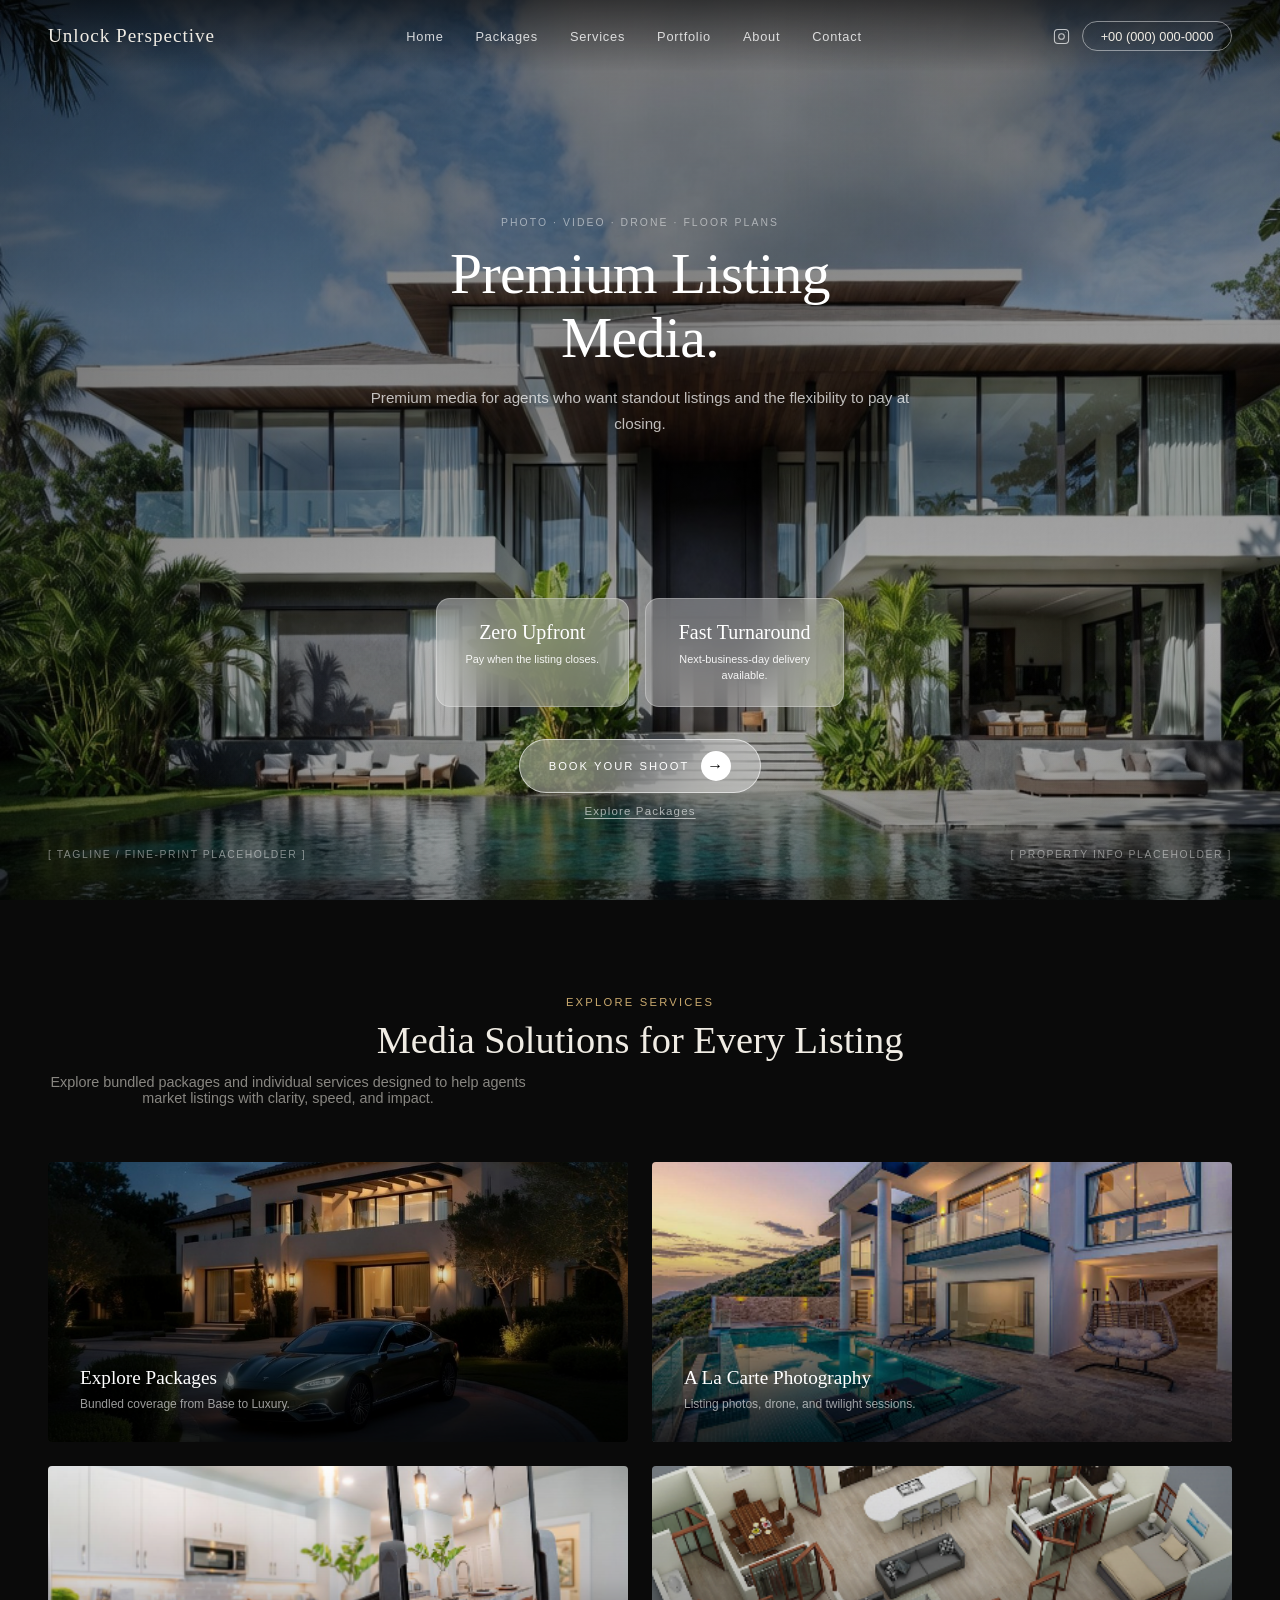
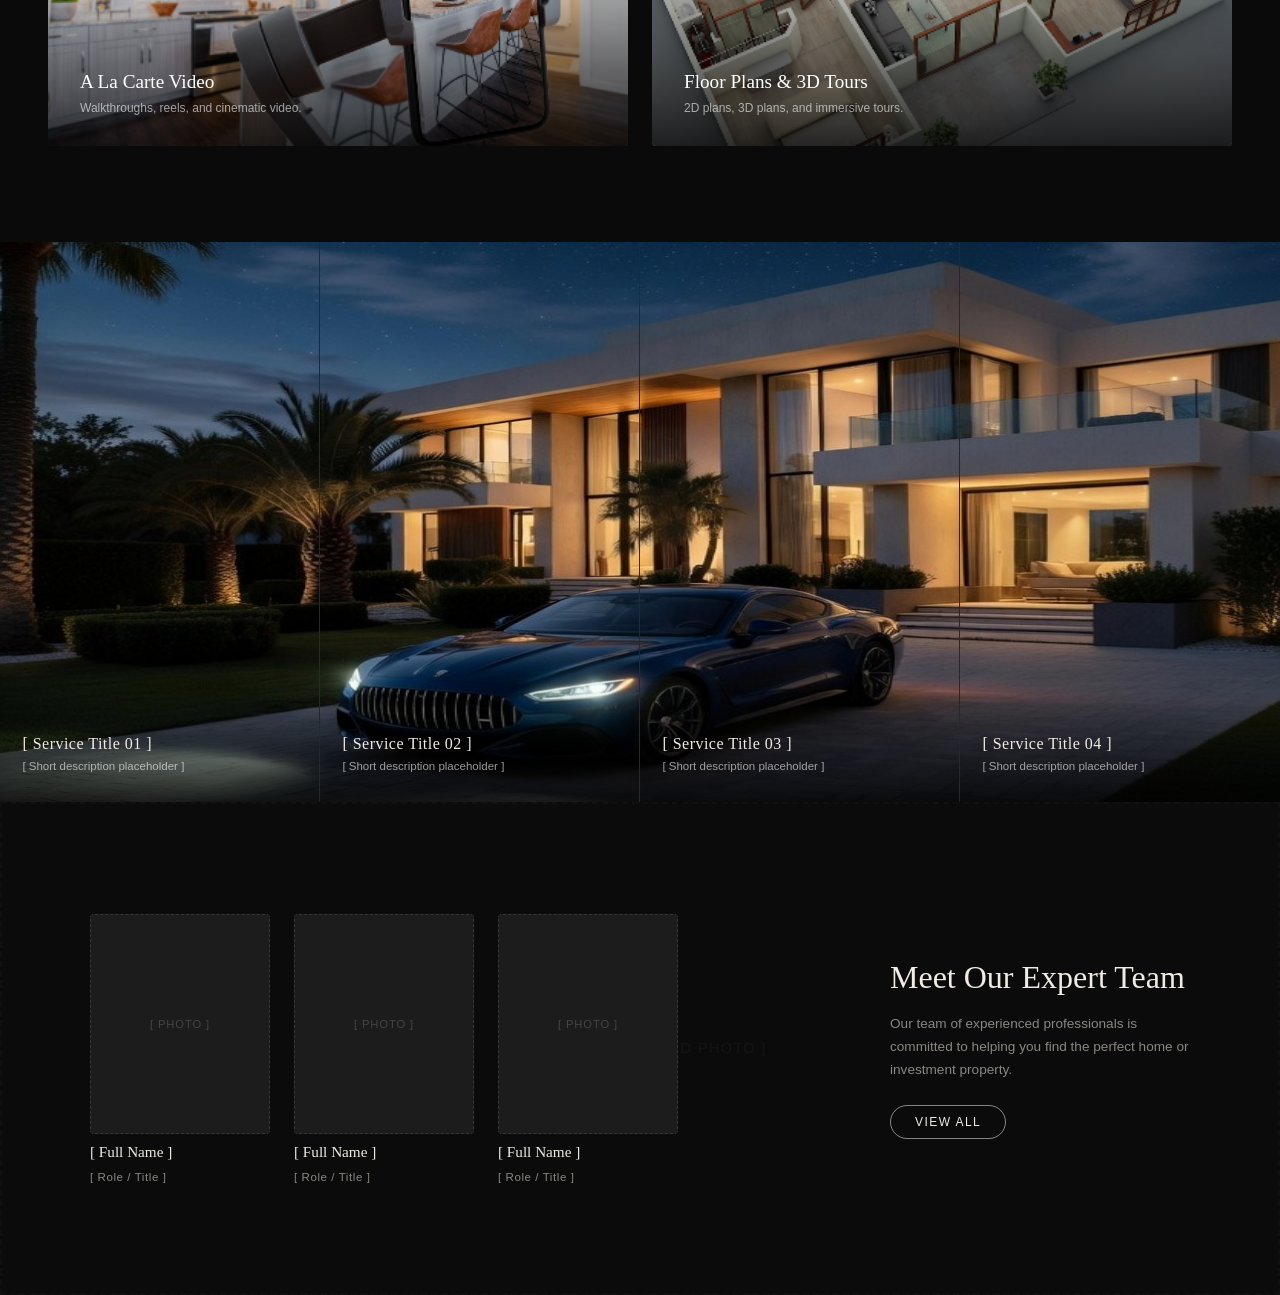
==== index.html @ 08867a01 "Initial commit" ====
<!DOCTYPE html>
<html lang="en">
<head>
  <meta charset="UTF-8" />
  <meta name="viewport" content="width=device-width, initial-scale=1.0" />
  <title>Unlock Perspective — Luxury Real Estate</title>
  <link rel="stylesheet" href="styles.css" />
</head>
<body>

  <!-- ─────────────────────────────────────────────
       SECTION 1 · HERO
  ───────────────────────────────────────────── -->
  <section class="hero" id="home">

    <!-- NAV -->
    <header class="nav">
      <div class="nav-logo">Unlock Perspective</div>
      <nav class="nav-links">
        <a href="#home">Home</a>
        <a href="#packages">Packages</a>
        <a href="#services">Services</a>
        <a href="#portfolio">Portfolio</a>
        <a href="#about">About</a>
        <a href="#contact">Contact</a>
      </nav>
      <div class="nav-right">
        <a href="https://www.instagram.com/unlockperspective/reels/?__d=11%2F" target="_blank" class="social-icon" aria-label="Instagram">
          <svg xmlns="http://www.w3.org/2000/svg" width="17" height="17" viewBox="0 0 24 24" fill="none" stroke="currentColor" stroke-width="1.5" stroke-linecap="round" stroke-linejoin="round">
            <rect x="2" y="2" width="20" height="20" rx="5" ry="5"/>
            <circle cx="12" cy="12" r="4"/>
            <circle cx="17.5" cy="6.5" r="0.5" fill="currentColor" stroke="none"/>
          </svg>
        </a>
        <a href="tel:+00000000000" class="nav-phone">+00 (000) 000-0000</a>
      </div>
    </header>

    <!-- HERO BG — replace src with your villa photo -->
    <div class="hero-bg">
      <img
        src="photos/hero/villa_front_page.jpg"
        alt="Luxury Villa"
        class="hero-img"
      />
    </div>

    <!-- HERO CONTENT -->
    <div class="hero-content">



      <!-- MAIN HEADLINE -->
      <div class="hero-wordmark">
        <p class="hero-micro">PHOTO · VIDEO · DRONE · FLOOR PLANS</p>
        <h1 class="hero-headline-main">Premium Listing Media.</h1>
        <p class="hero-headline-sub">Premium media for agents who want standout listings and the flexibility to pay at closing.</p>
      </div>

      <!-- STATS — right side -->
      <div class="hero-stats">
        <div class="hero-stat">
          <span class="stat-num">Zero Upfront</span>
          <span class="stat-desc">Pay when the listing closes.</span>
        </div>
        <div class="hero-stat">
          <span class="stat-num">Fast Turnaround</span>
          <span class="stat-desc">Next-business-day delivery available.</span>
        </div>
      </div>

      <!-- CTA -->
      <div class="hero-cta-group">
        <a href="#collection" class="hero-cta">
          BOOK YOUR SHOOT
          <span class="cta-arrow">&#8594;</span>
        </a>
        <a href="#packages" class="hero-cta-secondary">Explore Packages</a>
      </div>

      <!-- BOTTOM-LEFT fine print -->
      <span class="hero-label hero-label--bl">[ Tagline / fine-print placeholder ]</span>
      <!-- BOTTOM-RIGHT fine print -->
      <span class="hero-label hero-label--br">[ Property info placeholder ]</span>

    </div>
  </section>


  <!-- ─────────────────────────────────────────────
       SECTION 2 · SERVICES GRID  (2×2 horizontal cards)
  ───────────────────────────────────────────── -->
  <section class="properties" id="services">
    <div class="properties-header">
      <p class="section-tag">EXPLORE SERVICES</p>
      <h2 class="section-title">Media Solutions for Every Listing</h2>
      <p class="section-sub">Explore bundled packages and individual services designed to help agents market listings with clarity, speed, and impact.</p>
    </div>

    <div class="svc-grid">

      <!-- Card 1 — Packages -->
      <div class="svc-card">
        <div class="svc-card-img"><img src="photos/services/packages.jpg" alt="Explore Packages" /></div>
        <div class="svc-overlay">
          <div class="svc-default">
            <h3 class="svc-title">Explore Packages</h3>
            <p class="svc-short">Bundled coverage from Base to Luxury.</p>
          </div>
          <div class="svc-expanded">
            <h3 class="svc-title">Explore Packages</h3>
            <p class="svc-sub">Bundled options from Base to Luxury, built to help agents present listings beautifully and choose the right level of coverage with ease.</p>
            <a href="#contact" class="svc-link">Explore &#8594;</a>
          </div>
        </div>
      </div>

      <!-- Card 2 — Photography -->
      <div class="svc-card">
        <div class="svc-card-img"><img src="photos/services/a_la_carte_photo.png" alt="A La Carte Photography" /></div>
        <div class="svc-overlay">
          <div class="svc-default">
            <h3 class="svc-title">A La Carte Photography</h3>
            <p class="svc-short">Listing photos, drone, and twilight sessions.</p>
          </div>
          <div class="svc-expanded">
            <h3 class="svc-title">A La Carte Photography</h3>
            <p class="svc-sub">Flexible photo services including listing photography, drone images, and twilight coverage for properties that need tailored presentation.</p>
            <a href="#contact" class="svc-link">Explore &#8594;</a>
          </div>
        </div>
      </div>

      <!-- Card 3 — Video -->
      <div class="svc-card">
        <div class="svc-card-img"><img src="photos/services/a_la_carte_video.png" alt="A La Carte Video" /></div>
        <div class="svc-overlay">
          <div class="svc-default">
            <h3 class="svc-title">A La Carte Video</h3>
            <p class="svc-short">Walkthroughs, reels, and cinematic video.</p>
          </div>
          <div class="svc-expanded">
            <h3 class="svc-title">A La Carte Video</h3>
            <p class="svc-sub">Social reels, walkthroughs, aerial video, and cinematic listing content crafted to help homes stand out across every platform.</p>
            <a href="#contact" class="svc-link">Explore &#8594;</a>
          </div>
        </div>
      </div>

      <!-- Card 4 — Floor Plans & 3D -->
      <div class="svc-card">
        <div class="svc-card-img"><img src="photos/services/2d_floor_plan.png" alt="Floor Plans & 3D Tours" /></div>
        <div class="svc-overlay">
          <div class="svc-default">
            <h3 class="svc-title">Floor Plans &amp; 3D Tours</h3>
            <p class="svc-short">2D plans, 3D plans, and immersive tours.</p>
          </div>
          <div class="svc-expanded">
            <h3 class="svc-title">Floor Plans &amp; 3D Tours</h3>
            <p class="svc-sub">2D floor plans, 3D floor plans, Matterport, and Zillow 3D Tours that help buyers understand the space before they visit.</p>
            <a href="#contact" class="svc-link">Explore &#8594;</a>
          </div>
        </div>
      </div>

    </div>
  </section>


  <!-- ─────────────────────────────────────────────
       SECTION 3 · SPLIT-VIEW FLIP PANELS
       One wide photo split into 4 vertical panels.
       Front face: 1/4 slice of assets/split-front.jpg
       Back face:  1/4 slice of assets/split-back.jpg
       Replace both images and the label text below.
  ───────────────────────────────────────────── -->
  <section class="splitview" id="work">

    <div class="splitview-strip">

      <!-- PANEL 1 (leftmost slice) -->
      <div class="flip-card" data-panel="1">
        <div class="flip-inner">
          <div class="flip-front">
            <div class="flip-label">
              <h3>[ Service Title 01 ]</h3>
              <p>[ Short description placeholder ]</p>
            </div>
          </div>
          <div class="flip-back">
            <div class="flip-label flip-label--back">
              <h3>[ Service Title 01 ]</h3>
              <p>[ Detailed description placeholder for this service or property feature ]</p>
              <a href="#" class="flip-cta">Learn More</a>
            </div>
          </div>
        </div>
      </div>

      <!-- PANEL 2 -->
      <div class="flip-card" data-panel="2">
        <div class="flip-inner">
          <div class="flip-front">
            <div class="flip-label">
              <h3>[ Service Title 02 ]</h3>
              <p>[ Short description placeholder ]</p>
            </div>
          </div>
          <div class="flip-back">
            <div class="flip-label flip-label--back">
              <h3>[ Service Title 02 ]</h3>
              <p>[ Detailed description placeholder for this service or property feature ]</p>
              <a href="#" class="flip-cta">Learn More</a>
            </div>
          </div>
        </div>
      </div>

      <!-- PANEL 3 -->
      <div class="flip-card" data-panel="3">
        <div class="flip-inner">
          <div class="flip-front">
            <div class="flip-label">
              <h3>[ Service Title 03 ]</h3>
              <p>[ Short description placeholder ]</p>
            </div>
          </div>
          <div class="flip-back">
            <div class="flip-label flip-label--back">
              <h3>[ Service Title 03 ]</h3>
              <p>[ Detailed description placeholder for this service or property feature ]</p>
              <a href="#" class="flip-cta">Learn More</a>
            </div>
          </div>
        </div>
      </div>

      <!-- PANEL 4 (rightmost slice) -->
      <div class="flip-card" data-panel="4">
        <div class="flip-inner">
          <div class="flip-front">
            <div class="flip-label">
              <h3>[ Service Title 04 ]</h3>
              <p>[ Short description placeholder ]</p>
            </div>
          </div>
          <div class="flip-back">
            <div class="flip-label flip-label--back">
              <h3>[ Service Title 04 ]</h3>
              <p>[ Detailed description placeholder for this service or property feature ]</p>
              <a href="#" class="flip-cta">Learn More</a>
            </div>
          </div>
        </div>
      </div>

    </div>
  </section>


  <!-- ─────────────────────────────────────────────
       SECTION 4 · TEAM
  ───────────────────────────────────────────── -->
  <section class="team" id="about">

    <!-- BG image behind team section -->
    <div class="team-bg">
      <img src="assets/team-bg.jpg" alt="Team background" onerror="this.style.display='none'" />
      <div class="team-bg-placeholder">[ TEAM BACKGROUND PHOTO ]</div>
    </div>

    <div class="team-content">
      <div class="team-members">

        <div class="team-card">
          <div class="team-photo">
            <img src="assets/team-01.jpg" alt="Team Member 01" onerror="this.style.display='none'" />
            <div class="team-photo-placeholder">[ PHOTO ]</div>
          </div>
          <p class="team-name">[ Full Name ]</p>
          <p class="team-role">[ Role / Title ]</p>
        </div>

        <div class="team-card">
          <div class="team-photo">
            <img src="assets/team-02.jpg" alt="Team Member 02" onerror="this.style.display='none'" />
            <div class="team-photo-placeholder">[ PHOTO ]</div>
          </div>
          <p class="team-name">[ Full Name ]</p>
          <p class="team-role">[ Role / Title ]</p>
        </div>

        <div class="team-card">
          <div class="team-photo">
            <img src="assets/team-03.jpg" alt="Team Member 03" onerror="this.style.display='none'" />
            <div class="team-photo-placeholder">[ PHOTO ]</div>
          </div>
          <p class="team-name">[ Full Name ]</p>
          <p class="team-role">[ Role / Title ]</p>
        </div>

      </div>

      <div class="team-text">
        <h2 class="team-title">Meet Our Expert Team</h2>
        <p class="team-desc">Our team of experienced professionals is committed to helping you find the perfect home or investment property.</p>
        <a href="#" class="team-cta">View All</a>
      </div>
    </div>
  </section>

  <script src="main.js"></script>
  <script>
    (function () {
      const cards = document.querySelectorAll('.svc-card');
      if (!cards.length) return;

      function update() {
        const viewH = window.innerHeight;
        cards.forEach(function (card) {
          const img = card.querySelector('.svc-card-img img');
          if (!img) return;
          const rect = card.getBoundingClientRect();
          // 0 when card centre is at viewport centre, negative above, positive below
          const progress = (rect.top + rect.height / 2 - viewH / 2) / viewH;
          // clamp so we never shift more than the extra 15% margin we have
          const shift = Math.max(-30, Math.min(30, progress * 50));
          img.style.transform = 'translateY(' + shift + 'px)';
        });
      }

      let ticking = false;
      window.addEventListener('scroll', function () {
        if (!ticking) {
          requestAnimationFrame(function () { update(); ticking = false; });
          ticking = true;
        }
      }, { passive: true });
      update();
    })();
  </script>
</body>
</html>
---- styles.css ----
/* ─────────────────────────────────────────────
   RESET & BASE
───────────────────────────────────────────── */
*, *::before, *::after {
  box-sizing: border-box;
  margin: 0;
  padding: 0;
}

:root {
  --clr-bg:        #0a0a0a;
  --clr-surface:   #111111;
  --clr-border:    rgba(255,255,255,0.12);
  --clr-text:      #f0ece4;
  --clr-muted:     rgba(240,236,228,0.55);
  --clr-accent:    #c9a96e;          /* warm gold */
  --font-serif:    "Georgia", "Times New Roman", serif;
  --font-sans:     "Helvetica Neue", Arial, sans-serif;
  --nav-h:         72px;
}

html { scroll-behavior: smooth; }

body {
  background: var(--clr-bg);
  color: var(--clr-text);
  font-family: var(--font-sans);
  overflow-x: hidden;
}

img {
  display: block;
  width: 100%;
  height: 100%;
  object-fit: cover;
}

a { color: inherit; text-decoration: none; }


/* ─────────────────────────────────────────────
   SHARED SECTION TYPOGRAPHY
───────────────────────────────────────────── */
.section-tag {
  font-size: 0.7rem;
  letter-spacing: 0.2em;
  text-transform: uppercase;
  color: var(--clr-accent);
  margin-bottom: 0.6rem;
}

.section-title {
  font-family: var(--font-serif);
  font-size: clamp(1.8rem, 3vw, 2.8rem);
  font-weight: 400;
  line-height: 1.15;
  margin-bottom: 0.75rem;
}

.section-sub {
  color: var(--clr-muted);
  font-size: 0.9rem;
  max-width: 480px;
}


/* ─────────────────────────────────────────────
   SECTION 1 · HERO
───────────────────────────────────────────── */
.hero {
  position: relative;
  width: 100%;
  height: 100svh;
  min-height: 760px;
  overflow: hidden;
  display: flex;
  flex-direction: column;
}

/* ── Nav ── */
.nav {
  position: absolute;
  top: 0; left: 0; right: 0;
  z-index: 10;
  height: var(--nav-h);
  display: flex;
  align-items: center;
  gap: 2rem;
  padding: 0 3rem;
  background: linear-gradient(to bottom, rgba(0,0,0,0.55) 0%, transparent 100%);
}

.nav-logo {
  font-family: var(--font-serif);
  font-size: 1.2rem;
  letter-spacing: 0.05em;
  color: var(--clr-text);
  flex-shrink: 0;
}

.nav-links {
  display: flex;
  gap: 2rem;
  flex: 1;
  justify-content: center;
}

.nav-links a {
  font-size: 0.8rem;
  letter-spacing: 0.06em;
  color: rgba(255,255,255,0.8);
  transition: color 0.2s;
}
.nav-links a:hover { color: #fff; }

.nav-right {
  display: flex;
  align-items: center;
  gap: 0.75rem;
}
.social-icon {
  color: rgba(255,255,255,0.7);
  display: flex;
  align-items: center;
  transition: color 0.2s;
}
.social-icon:hover { color: #fff; }

.nav-phone {
  font-size: 0.8rem;
  border: 1px solid rgba(255,255,255,0.45);
  border-radius: 20px;
  padding: 0.4rem 1.1rem;
  white-space: nowrap;
  transition: background 0.2s;
}
.nav-phone:hover { background: rgba(255,255,255,0.1); }

/* ── Hero BG ── */
.hero-bg {
  position: absolute;
  inset: 0;
  z-index: 0;
}

.hero-bg::after {
  content: "";
  position: absolute;
  inset: 0;
  background:
    radial-gradient(ellipse 70% 60% at 50% 40%, rgba(0,0,0,0.55) 0%, transparent 100%),
    linear-gradient(to right,  rgba(0,0,0,0.45) 0%, transparent 40%),
    linear-gradient(to left,   rgba(0,0,0,0.3)  0%, transparent 40%),
    linear-gradient(to bottom, rgba(0,0,0,0.45) 0%, transparent 35%),
    linear-gradient(to top,    rgba(0,0,0,0.4)  0%, transparent 30%);
}

.hero-bg-placeholder {
  position: absolute;
  inset: 0;
  display: grid;
  place-items: center;
  font-size: 1.1rem;
  letter-spacing: 0.1em;
  color: rgba(255,255,255,0.2);
  border: 2px dashed rgba(255,255,255,0.15);
  background: #1a1a1a;
}

/* ── Hero Content ── */
.hero-content {
  position: relative;
  z-index: 5;
  width: 100%;
  height: 100%;
  padding: calc(var(--nav-h) + 2rem) 3rem 2.5rem;
  display: grid;
  /* 3 cols: left | center | right */
  grid-template-columns: 1fr 2fr 1fr;
  grid-template-rows: auto 1fr auto auto auto;
  grid-template-areas:
    "label-tl  .        .        "
    "headline  wordmark .        "
    ".         stats    .        "
    ".         cta      .        "
    "label-bl  .        label-br ";
  align-items: start;
  row-gap: 2rem;
}

.hero-label {
  font-size: 0.65rem;
  letter-spacing: 0.15em;
  text-transform: uppercase;
  color: rgba(255,255,255,0.45);
}
.hero-label--tl { grid-area: label-tl; align-self: start; }
.hero-label--bl { grid-area: label-bl; align-self: end; }
.hero-label--br { grid-area: label-br; align-self: end; justify-self: end; }

.hero-headline {
  grid-area: headline;
  align-self: center;
}
.hero-sub {
  font-family: var(--font-sans);
  font-size: clamp(0.9rem, 1.4vw, 1.15rem);
  font-weight: 400;
  line-height: 1.6;
  color: rgba(255,255,255,0.85);
  text-transform: uppercase;
  letter-spacing: 0.06em;
}

.hero-wordmark {
  grid-area: wordmark;
  align-self: center;
  text-align: center;
  padding: 0 1.5rem;
  max-width: 820px;
  margin: 0 auto;
  width: 100%;
}

.hero-micro {
  display: block;
  font-size: 0.65rem;
  letter-spacing: 0.2em;
  text-transform: uppercase;
  color: rgba(255,255,255,0.5);
  margin-bottom: 0.9rem;
}

.hero-headline-main {
  font-family: var(--font-serif);
  font-size: clamp(2rem, 4.5vw, 3.8rem);
  font-weight: 400;
  letter-spacing: -0.01em;
  line-height: 1.1;
  color: #fff;
  margin-bottom: 1rem;
}

.hero-headline-sub {
  font-size: clamp(0.78rem, 1.2vw, 0.95rem);
  line-height: 1.7;
  color: rgba(255,255,255,0.72);
  max-width: 620px;
  margin: 0 auto;
}

.hero-stats {
  grid-area: stats;
  display: flex;
  flex-direction: row;
  gap: 1rem;
  justify-content: center;
  margin-top: 3rem;
}

.hero-stat {
  background: rgba(255, 255, 255, 0.35);
  backdrop-filter: blur(24px);
  -webkit-backdrop-filter: blur(24px);
  border: 1px solid rgba(255, 255, 255, 0.28);
  border-radius: 14px;
  padding: 1.4rem 1.8rem;
  text-align: center;
  min-width: 148px;
  transition: background 0.25s ease, border-color 0.25s ease;
}
.hero-stat:hover {
  background: rgba(0,0,0,0.75);
  border-color: rgba(255,255,255,0.6);
}

.stat-num {
  display: block;
  font-family: var(--font-serif);
  font-size: clamp(1rem, 1.8vw, 1.25rem);
  font-weight: 400;
  color: #fff;
  margin-bottom: 0.4rem;
}
.stat-desc {
  display: block;
  font-size: 0.68rem;
  line-height: 1.5;
  color: rgba(255,255,255,0.92);
  max-width: 140px;
  margin: 0 auto;
}

.hero-cta-group {
  grid-area: cta;
  justify-self: center;
  align-self: end;
  display: flex;
  flex-direction: column;
  align-items: center;
  gap: 0.75rem;
}

.hero-cta-secondary {
  font-size: 0.72rem;
  letter-spacing: 0.1em;
  color: rgba(255,255,255,0.6);
  text-decoration: underline;
  text-underline-offset: 3px;
  transition: color 0.2s;
}
.hero-cta-secondary:hover { color: #fff; }

.hero-cta {
  justify-self: center;
  align-self: end;
  display: flex;
  align-items: center;
  gap: 0.75rem;
  border: 1px solid rgba(255,255,255,0.6);
  border-radius: 40px;
  padding: 0.7rem 1.8rem;
  font-size: 0.7rem;
  letter-spacing: 0.18em;
  text-transform: uppercase;
  color: #fff;
  background: rgba(255,255,255,0.35);
  backdrop-filter: blur(24px);
  -webkit-backdrop-filter: blur(24px);
  transition: background 0.25s, border-color 0.25s;
}
.hero-cta:hover { background: rgba(0,0,0,0.75); border-color: #fff; color: #fff; }
.cta-arrow {
  display: grid;
  place-items: center;
  width: 30px; height: 30px;
  border-radius: 50%;
  background: #fff;
  color: #000;
  font-size: 1rem;
}


/* ─────────────────────────────────────────────
   SECTION 2 · PROPERTIES GRID
───────────────────────────────────────────── */
.properties {
  padding: 6rem 3rem;
  background: var(--clr-bg);
}

.properties-header {
  text-align: center;
  margin-bottom: 3.5rem;
}

/* ── Service Cards (2×2 horizontal) ── */
.svc-grid {
  display: grid;
  grid-template-columns: repeat(2, 1fr);
  gap: 1.5rem;
  max-width: 1200px;
  margin: 0 auto;
}

.svc-card {
  position: relative;
  border-radius: 4px;
  overflow: hidden;
  min-height: 280px;
  cursor: default;
}

.svc-card-img {
  position: absolute;
  inset: 0;
  background: #1c1c1c;
}
.svc-card-img img {
  width: 100%;
  height: 130%;
  object-fit: cover;
  display: block;
  margin-top: -15%;
  will-change: transform;
}

/* Gradient overlay — always present, darkens more on hover */
.svc-overlay {
  position: absolute;
  inset: 0;
  display: flex;
  flex-direction: column;
  justify-content: flex-end;
  padding: 1.8rem 2rem;
  background: linear-gradient(to top, rgba(0,0,0,0.78) 0%, rgba(0,0,0,0.15) 60%, transparent 100%);
  transition: background 0.3s ease;
}
.svc-card:hover .svc-overlay {
  background: linear-gradient(to top, rgba(0,0,0,0.88) 0%, rgba(0,0,0,0.55) 100%);
}

/* Default short text */
.svc-default {
  display: flex;
  flex-direction: column;
  gap: 0.35rem;
  opacity: 1;
  transform: translateY(0);
  transition: opacity 0.25s ease, transform 0.25s ease;
}
.svc-card:hover .svc-default {
  opacity: 0;
  transform: translateY(6px);
  pointer-events: none;
}

/* Expanded text on hover */
.svc-expanded {
  position: absolute;
  bottom: 1.8rem;
  left: 2rem;
  right: 2rem;
  display: flex;
  flex-direction: column;
  gap: 0.55rem;
  opacity: 0;
  transform: translateY(8px);
  transition: opacity 0.25s ease, transform 0.25s ease;
}
.svc-card:hover .svc-expanded {
  opacity: 1;
  transform: translateY(0);
}

.svc-title {
  font-family: var(--font-serif);
  font-size: 1.2rem;
  font-weight: 400;
  line-height: 1.2;
  color: #fff;
}

.svc-short {
  font-size: 0.75rem;
  color: rgba(255,255,255,0.6);
  line-height: 1.5;
}

.svc-sub {
  font-size: 0.74rem;
  line-height: 1.65;
  color: rgba(255,255,255,0.78);
}

.svc-link {
  font-size: 0.65rem;
  letter-spacing: 0.12em;
  text-transform: uppercase;
  color: rgba(255,255,255,0.65);
  transition: color 0.2s;
}
.svc-link:hover { color: #fff; }


/* ─────────────────────────────────────────────
   SECTION 3 · SPLIT-VIEW FLIP PANELS
   One photo split across 4 flush vertical panels.

   HOW TO ADD REAL PHOTOS:
   On .flip-front::before set:
     background-image: url('assets/split-front.jpg');
   On .flip-back::before set:
     background-image: url('assets/split-back.jpg');
   background-size: 400% 100% is already set so each
   panel automatically shows its correct 1/4 slice.
───────────────────────────────────────────── */
.splitview {
  background: var(--clr-bg);
  padding: 0;            /* strip bleeds edge-to-edge */
}

/* 4 panels flush side-by-side, full viewport width */
.splitview-strip {
  display: grid;
  grid-template-columns: repeat(4, 1fr);
  height: 560px;
  width: 100%;
}

/* ── Swap Panel ── */
.flip-card {
  position: relative;
  /* thin vertical divider between panels */
  border-right: 1px solid rgba(255,255,255,0.12);
  overflow: hidden;
}
.flip-card:last-child { border-right: none; }

.flip-inner {
  position: relative;
  width: 100%;
  height: 100%;
}

.flip-front,
.flip-back {
  position: absolute;
  inset: 0;
  overflow: hidden;
  transition: opacity 0.25s ease;
}

.flip-back { opacity: 0; }

.flip-card:hover .flip-front { opacity: 0; }
.flip-card:hover .flip-back  { opacity: 1; }

/* Shared background-image base for the split effect */
.flip-front::before,
.flip-back::before {
  content: "";
  position: absolute;
  inset: 0;
  background-size: 400% 100%;   /* show 1/4 of the wide image */
  background-repeat: no-repeat;
  background-image: url('photos/split_view/villa3.jpg');
}

/* Each front panel reveals its correct horizontal slice of villa3.jpg */
.flip-card[data-panel="1"] .flip-front::before { background-position: 0%      center; }
.flip-card[data-panel="2"] .flip-front::before { background-position: 33.33%  center; }
.flip-card[data-panel="3"] .flip-front::before { background-position: 66.66%  center; }
.flip-card[data-panel="4"] .flip-front::before { background-position: 100%    center; }

/* Each back panel shows its own individual photo */
.flip-card[data-panel="1"] .flip-back::before { background-image: url('photos/split_view/panel_photos/panel_1.jpg'); background-size: cover; background-position: center; }
.flip-card[data-panel="2"] .flip-back::before { background-image: url('photos/split_view/panel_photos/panel_2.png'); background-size: cover; background-position: center; }
.flip-card[data-panel="3"] .flip-back::before { background-image: url('photos/split_view/panel_photos/panel_3.jpg'); background-size: cover; background-position: center; }
.flip-card[data-panel="4"] .flip-back::before { background-image: url('photos/split_view/panel_photos/panel_4.jpg'); background-size: cover; background-position: center; }

/* Placeholder shown until real image is added */
.flip-placeholder {
  position: absolute;
  inset: 0;
  display: grid;
  place-items: center;
  font-size: 0.75rem;
  letter-spacing: 0.08em;
  color: rgba(255,255,255,0.18);
  background: #181818;
  border-right: 1px dashed rgba(255,255,255,0.08);
}
.flip-placeholder--back { background: #1f1a14; }

/* Text label pinned to the bottom of each panel */
.flip-label {
  position: absolute;
  bottom: 0; left: 0; right: 0;
  padding: 2.5rem 1.4rem 1.6rem;
  background: linear-gradient(to top, rgba(0,0,0,0.82) 0%, transparent 100%);
  z-index: 2;
}
.flip-label h3 {
  font-family: var(--font-serif);
  font-size: 1rem;
  font-weight: 400;
  margin-bottom: 0.35rem;
  letter-spacing: 0.03em;
}
.flip-label p {
  font-size: 0.72rem;
  line-height: 1.55;
  color: rgba(255,255,255,0.6);
}

.flip-label--back p { margin-bottom: 1rem; }

.flip-cta {
  display: inline-block;
  font-size: 0.65rem;
  letter-spacing: 0.14em;
  text-transform: uppercase;
  border: 1px solid rgba(255,255,255,0.55);
  border-radius: 20px;
  padding: 0.4rem 1.1rem;
  transition: background 0.2s;
}
.flip-cta:hover { background: rgba(255,255,255,0.12); }


/* ─────────────────────────────────────────────
   SECTION 4 · TEAM
───────────────────────────────────────────── */
.team {
  position: relative;
  padding: 7rem 3rem;
  background: var(--clr-bg);
  overflow: hidden;
}

.team-bg {
  position: absolute;
  inset: 0;
  z-index: 0;
  opacity: 0.25;
}
.team-bg-placeholder {
  position: absolute;
  inset: 0;
  display: grid;
  place-items: center;
  font-size: 0.9rem;
  letter-spacing: 0.1em;
  color: rgba(255,255,255,0.15);
  background: #111;
  border: 2px dashed rgba(255,255,255,0.08);
}

.team-content {
  position: relative;
  z-index: 5;
  max-width: 1100px;
  margin: 0 auto;
  display: flex;
  align-items: center;
  gap: 4rem;
}

.team-members {
  display: flex;
  gap: 1.5rem;
  flex: 1;
}

.team-card {
  display: flex;
  flex-direction: column;
  gap: 0.6rem;
}

.team-photo {
  position: relative;
  width: 180px;
  height: 220px;
  border-radius: 4px;
  overflow: hidden;
  background: #1c1c1c;
}
.team-photo-placeholder {
  position: absolute;
  inset: 0;
  display: grid;
  place-items: center;
  font-size: 0.7rem;
  letter-spacing: 0.08em;
  color: rgba(255,255,255,0.18);
  border: 1px dashed rgba(255,255,255,0.12);
}

.team-name {
  font-family: var(--font-serif);
  font-size: 0.95rem;
  font-weight: 400;
}
.team-role {
  font-size: 0.72rem;
  color: var(--clr-muted);
  letter-spacing: 0.05em;
}

.team-text {
  flex: 0 0 300px;
}

.team-title {
  font-family: var(--font-serif);
  font-size: clamp(1.6rem, 2.5vw, 2.2rem);
  font-weight: 400;
  line-height: 1.2;
  margin-bottom: 1rem;
}
.team-desc {
  font-size: 0.85rem;
  line-height: 1.7;
  color: var(--clr-muted);
  margin-bottom: 1.5rem;
}
.team-cta {
  display: inline-block;
  font-size: 0.75rem;
  letter-spacing: 0.12em;
  text-transform: uppercase;
  border: 1px solid rgba(255,255,255,0.5);
  border-radius: 20px;
  padding: 0.55rem 1.5rem;
  transition: background 0.2s, border-color 0.2s;
}
.team-cta:hover { background: rgba(255,255,255,0.08); border-color: #fff; }


/* ─────────────────────────────────────────────
   RESPONSIVE — basic
───────────────────────────────────────────── */
@media (max-width: 900px) {
  .nav-links { display: none; }

  .hero-content {
    grid-template-columns: 1fr;
    grid-template-rows: auto auto auto auto;
    grid-template-areas:
      "label-tl"
      "headline"
      "wordmark"
      "stats"
      "cta"
      "label-bl";
    padding-left: 1.5rem;
    padding-right: 1.5rem;
  }
  .hero-label--br { display: none; }
  .hero-stats { flex-wrap: wrap; }
  .hero-stat { min-width: 120px; padding: 1rem 1.2rem; }

  .properties { padding: 4rem 1.5rem; }
  .svc-grid { grid-template-columns: 1fr; }
  .svc-card, .svc-card--reverse { flex-direction: column; }
  .svc-card-img { flex: 0 0 200px; }


  .splitview-strip {
    grid-template-columns: repeat(2, 1fr);
    height: auto;
  }
  .flip-card {
    height: 320px;
    border-right: none;
    border-bottom: 1px solid rgba(255,255,255,0.12);
  }
  /* re-map background positions for 2-col layout */
  .flip-card[data-panel="1"] .flip-front::before,
  .flip-card[data-panel="1"] .flip-back::before  { background-position: 0%   center; background-size: 200% 100%; }
  .flip-card[data-panel="2"] .flip-front::before,
  .flip-card[data-panel="2"] .flip-back::before  { background-position: 100% center; background-size: 200% 100%; }
  .flip-card[data-panel="3"] .flip-front::before,
  .flip-card[data-panel="3"] .flip-back::before  { background-position: 0%   center; background-size: 200% 100%; }
  .flip-card[data-panel="4"] .flip-front::before,
  .flip-card[data-panel="4"] .flip-back::before  { background-position: 100% center; background-size: 200% 100%; }

  .team { padding: 5rem 1.5rem; }
  .team-content { flex-direction: column; gap: 2.5rem; }
  .team-members { flex-wrap: wrap; justify-content: center; }
  .team-text { flex: unset; text-align: center; }
}
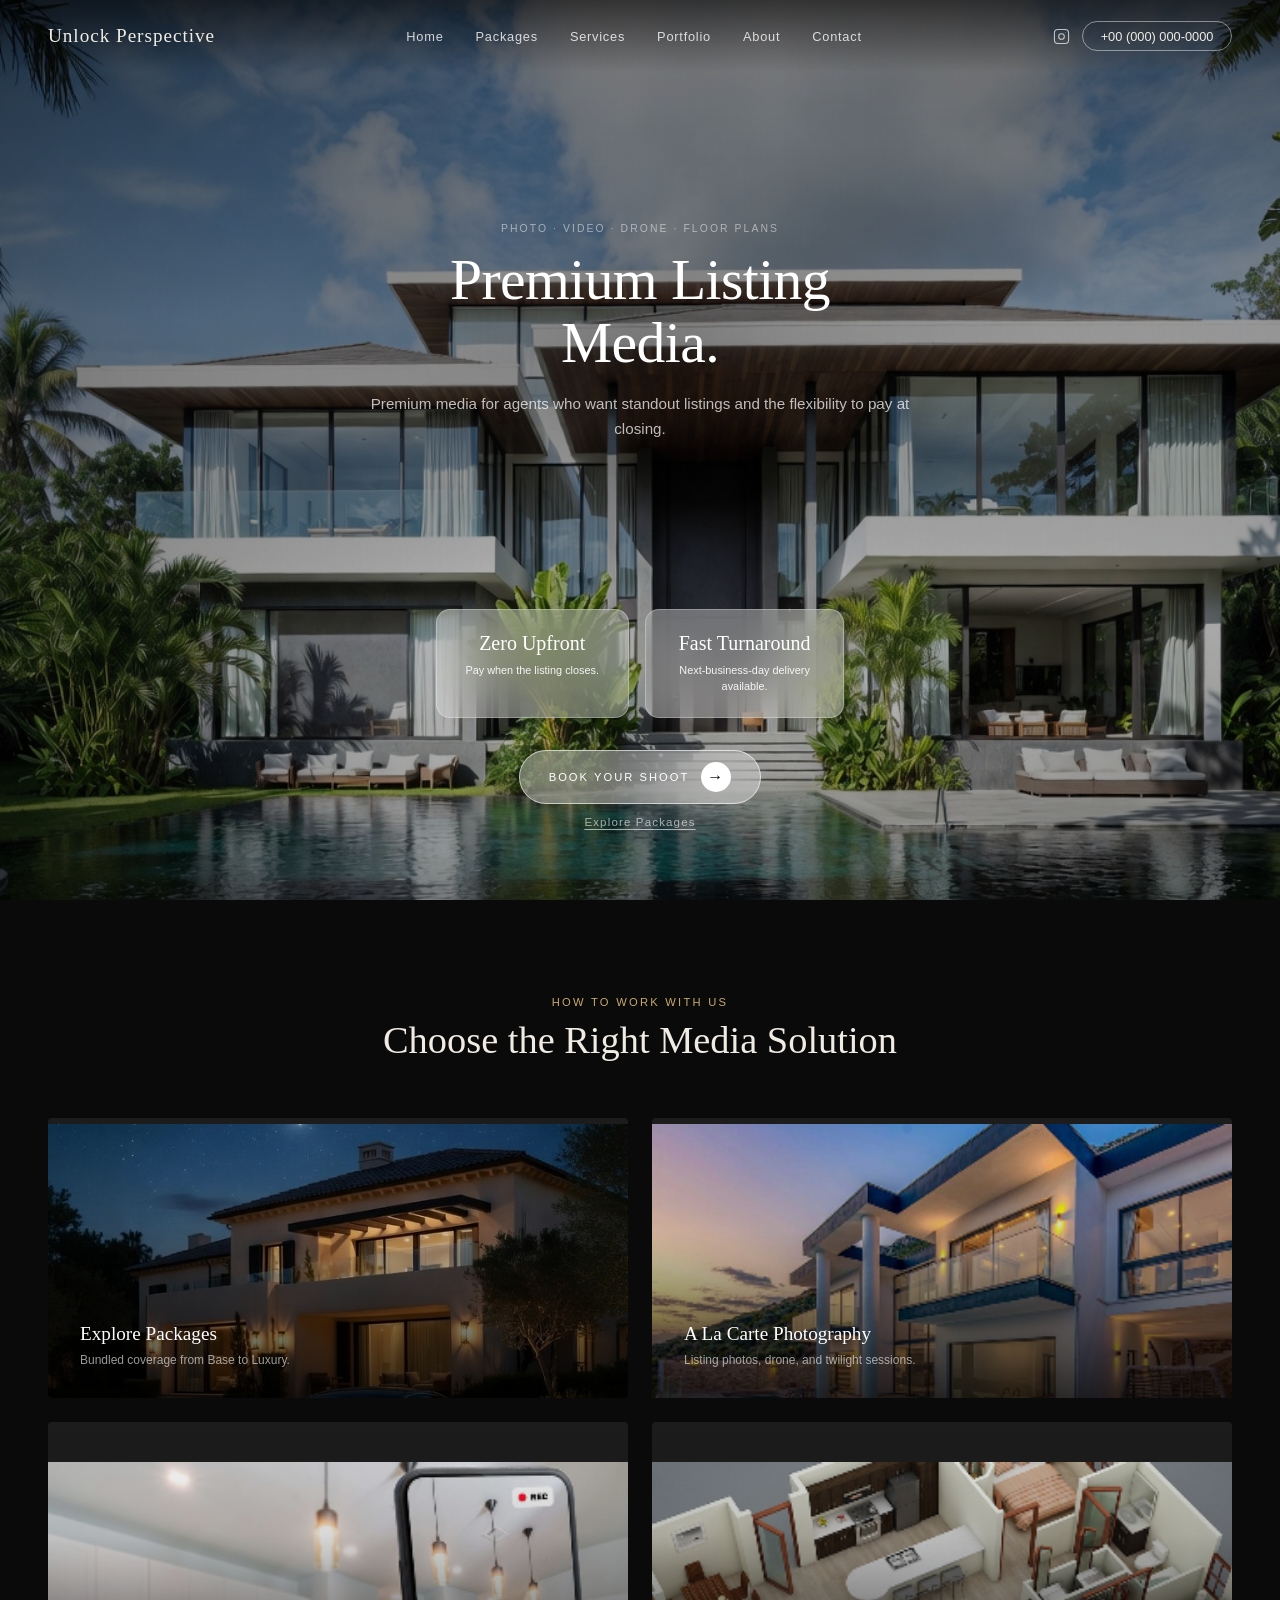
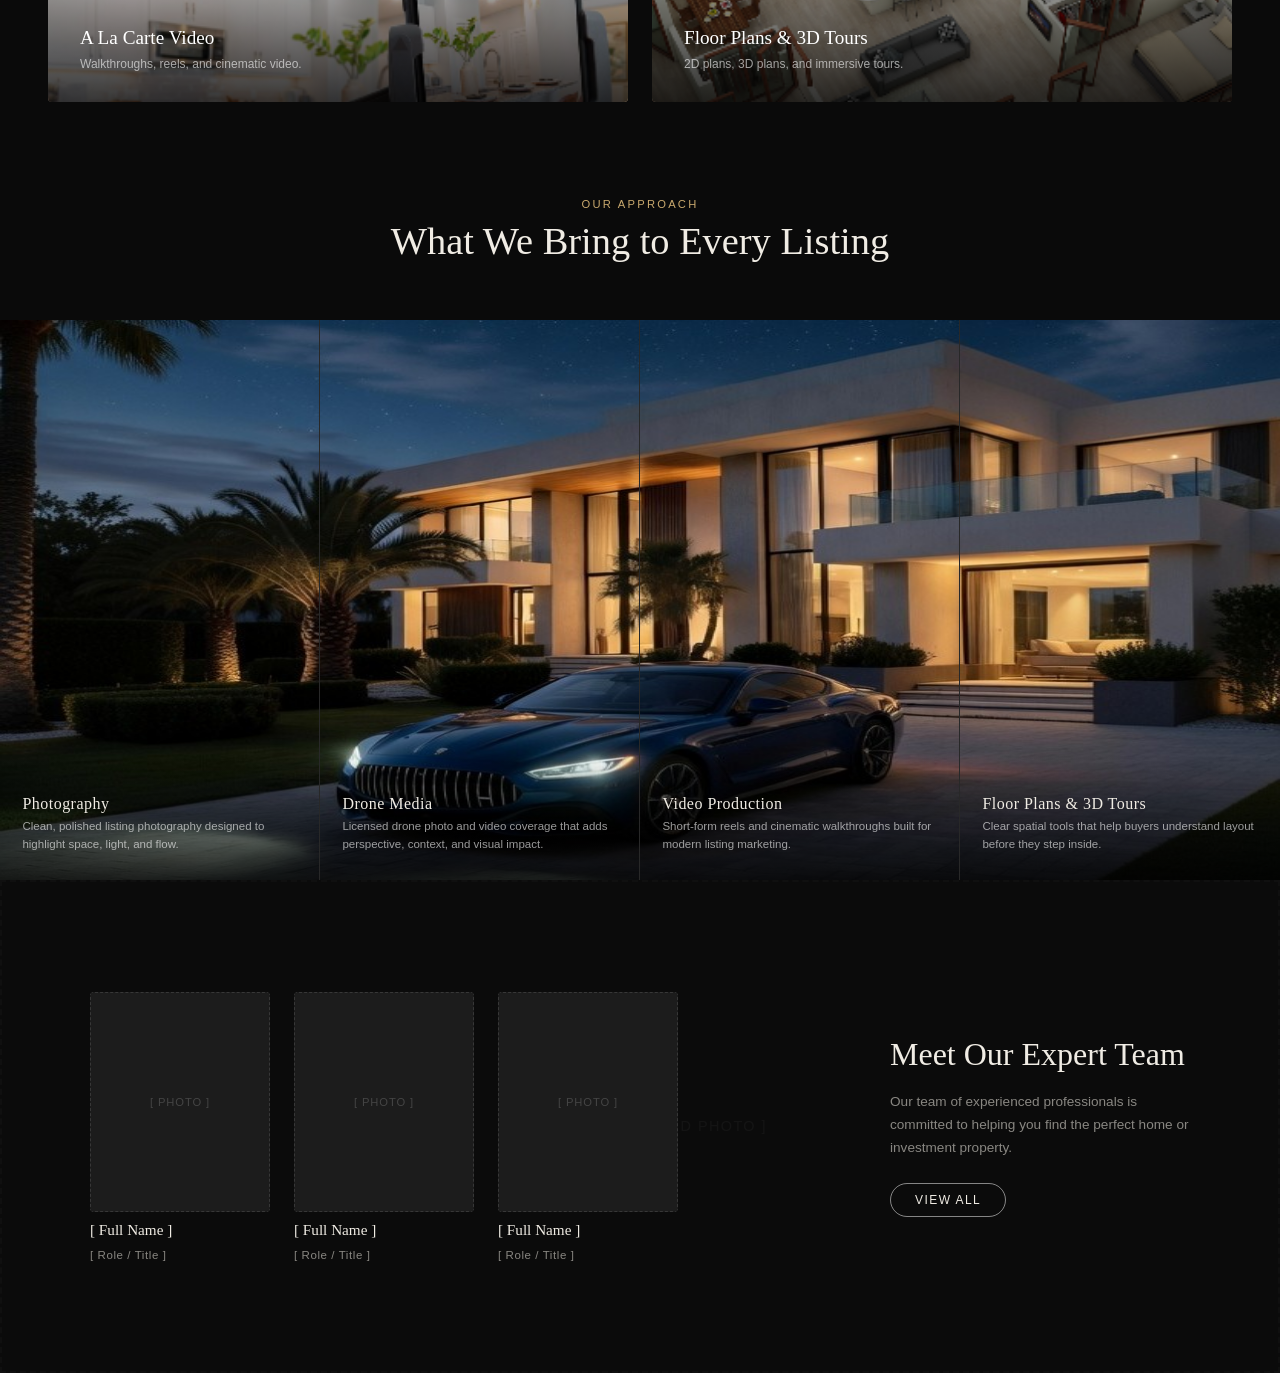
==== commit d2662c25: "add parallax" ====
--- a/index.html
+++ b/index.html
@@ -78,10 +78,6 @@
         <a href="#packages" class="hero-cta-secondary">Explore Packages</a>
       </div>
 
-      <!-- BOTTOM-LEFT fine print -->
-      <span class="hero-label hero-label--bl">[ Tagline / fine-print placeholder ]</span>
-      <!-- BOTTOM-RIGHT fine print -->
-      <span class="hero-label hero-label--br">[ Property info placeholder ]</span>
 
     </div>
   </section>
@@ -92,16 +88,15 @@
   ───────────────────────────────────────────── -->
   <section class="properties" id="services">
     <div class="properties-header">
-      <p class="section-tag">EXPLORE SERVICES</p>
-      <h2 class="section-title">Media Solutions for Every Listing</h2>
-      <p class="section-sub">Explore bundled packages and individual services designed to help agents market listings with clarity, speed, and impact.</p>
+      <p class="section-tag">HOW TO WORK WITH US</p>
+      <h2 class="section-title">Choose the Right Media Solution</h2>
     </div>
 
     <div class="svc-grid">
 
       <!-- Card 1 — Packages -->
       <div class="svc-card">
-        <div class="svc-card-img"><img src="photos/services/packages.jpg" alt="Explore Packages" /></div>
+        <div class="svc-card-img" style="background-image:url('photos/services/packages.jpg')"></div>
         <div class="svc-overlay">
           <div class="svc-default">
             <h3 class="svc-title">Explore Packages</h3>
@@ -117,7 +112,7 @@
 
       <!-- Card 2 — Photography -->
       <div class="svc-card">
-        <div class="svc-card-img"><img src="photos/services/a_la_carte_photo.png" alt="A La Carte Photography" /></div>
+        <div class="svc-card-img" style="background-image:url('photos/services/a_la_carte_photo.png')"></div>
         <div class="svc-overlay">
           <div class="svc-default">
             <h3 class="svc-title">A La Carte Photography</h3>
@@ -133,7 +128,7 @@
 
       <!-- Card 3 — Video -->
       <div class="svc-card">
-        <div class="svc-card-img"><img src="photos/services/a_la_carte_video.png" alt="A La Carte Video" /></div>
+        <div class="svc-card-img" style="background-image:url('photos/services/a_la_carte_video.png')"></div>
         <div class="svc-overlay">
           <div class="svc-default">
             <h3 class="svc-title">A La Carte Video</h3>
@@ -149,7 +144,7 @@
 
       <!-- Card 4 — Floor Plans & 3D -->
       <div class="svc-card">
-        <div class="svc-card-img"><img src="photos/services/2d_floor_plan.png" alt="Floor Plans & 3D Tours" /></div>
+        <div class="svc-card-img" style="background-image:url('photos/services/2d_floor_plan.png')"></div>
         <div class="svc-overlay">
           <div class="svc-default">
             <h3 class="svc-title">Floor Plans &amp; 3D Tours</h3>
@@ -176,60 +171,65 @@
   ───────────────────────────────────────────── -->
   <section class="splitview" id="work">
 
+    <div class="properties-header">
+      <p class="section-tag">OUR APPROACH</p>
+      <h2 class="section-title">What We Bring to Every Listing</h2>
+    </div>
+
     <div class="splitview-strip">
 
-      <!-- PANEL 1 (leftmost slice) -->
+      <!-- PANEL 1 — Photography -->
       <div class="flip-card" data-panel="1">
         <div class="flip-inner">
           <div class="flip-front">
             <div class="flip-label">
-              <h3>[ Service Title 01 ]</h3>
-              <p>[ Short description placeholder ]</p>
+              <h3>Photography</h3>
+              <p>Clean, polished listing photography designed to highlight space, light, and flow.</p>
             </div>
           </div>
           <div class="flip-back">
             <div class="flip-label flip-label--back">
-              <h3>[ Service Title 01 ]</h3>
-              <p>[ Detailed description placeholder for this service or property feature ]</p>
-              <a href="#" class="flip-cta">Learn More</a>
-            </div>
-          </div>
-        </div>
-      </div>
-
-      <!-- PANEL 2 -->
+              <h3>Photography</h3>
+              <p>High-quality listing photography crafted to present every property at its best. We capture bright, balanced interior and exterior images with careful composition, professional editing, sky replacements when needed, and fast turnaround.</p>
+              <a href="#contact" class="flip-cta">Learn More</a>
+            </div>
+          </div>
+        </div>
+      </div>
+
+      <!-- PANEL 2 — Drone Media -->
       <div class="flip-card" data-panel="2">
         <div class="flip-inner">
           <div class="flip-front">
             <div class="flip-label">
-              <h3>[ Service Title 02 ]</h3>
-              <p>[ Short description placeholder ]</p>
+              <h3>Drone Media</h3>
+              <p>Licensed drone photo and video coverage that adds perspective, context, and visual impact.</p>
             </div>
           </div>
           <div class="flip-back">
             <div class="flip-label flip-label--back">
-              <h3>[ Service Title 02 ]</h3>
-              <p>[ Detailed description placeholder for this service or property feature ]</p>
-              <a href="#" class="flip-cta">Learn More</a>
-            </div>
-          </div>
-        </div>
-      </div>
-
-      <!-- PANEL 3 -->
+              <h3>Drone Media</h3>
+              <p>Aerial visuals that show more than ground-level photography can capture. We create high-quality aerial photos and video highlighting lot size, setting, views, and neighborhood context. Ideal for helping buyers understand the property at a glance.</p>
+              <a href="#contact" class="flip-cta">Learn More</a>
+            </div>
+          </div>
+        </div>
+      </div>
+
+      <!-- PANEL 3 — Video Production -->
       <div class="flip-card" data-panel="3">
         <div class="flip-inner">
           <div class="flip-front">
             <div class="flip-label">
-              <h3>[ Service Title 03 ]</h3>
-              <p>[ Short description placeholder ]</p>
+              <h3>Video Production</h3>
+              <p>Short-form reels and cinematic walkthroughs built for modern listing marketing.</p>
             </div>
           </div>
           <div class="flip-back">
             <div class="flip-label flip-label--back">
-              <h3>[ Service Title 03 ]</h3>
-              <p>[ Detailed description placeholder for this service or property feature ]</p>
-              <a href="#" class="flip-cta">Learn More</a>
+              <h3>Video Production</h3>
+              <p>From walkthrough videos to vertical reels and cinematic listing edits, we create smooth, professionally edited footage showcasing flow, atmosphere, and standout features — tailored to perform across MLS, Instagram, Reels, and TikTok.</p>
+              <a href="#contact" class="flip-cta">Learn More</a>
             </div>
           </div>
         </div>
@@ -240,15 +240,15 @@
         <div class="flip-inner">
           <div class="flip-front">
             <div class="flip-label">
-              <h3>[ Service Title 04 ]</h3>
-              <p>[ Short description placeholder ]</p>
+              <h3>Floor Plans & 3D Tours</h3>
+              <p>Clear spatial tools that help buyers understand layout before they step inside.</p>
             </div>
           </div>
           <div class="flip-back">
             <div class="flip-label flip-label--back">
-              <h3>[ Service Title 04 ]</h3>
-              <p>[ Detailed description placeholder for this service or property feature ]</p>
-              <a href="#" class="flip-cta">Learn More</a>
+              <h3>Floor Plans & 3D Tours</h3>
+              <p>Accurate 2D floor plans with measurements, 3D floor plan options, and immersive virtual tour solutions including Zillow 3D Tours and Matterport — helping buyers better understand the home's layout and creating a more complete online viewing experience.</p>
+              <a href="#contact" class="flip-cta">Learn More</a>
             </div>
           </div>
         </div>
@@ -318,24 +318,16 @@
       function update() {
         const viewH = window.innerHeight;
         cards.forEach(function (card) {
-          const img = card.querySelector('.svc-card-img img');
-          if (!img) return;
+          const bg = card.querySelector('.svc-card-img');
+          if (!bg) return;
           const rect = card.getBoundingClientRect();
-          // 0 when card centre is at viewport centre, negative above, positive below
           const progress = (rect.top + rect.height / 2 - viewH / 2) / viewH;
-          // clamp so we never shift more than the extra 15% margin we have
-          const shift = Math.max(-30, Math.min(30, progress * 50));
-          img.style.transform = 'translateY(' + shift + 'px)';
+          const pos = 50 + progress * -60;
+          bg.style.backgroundPositionY = pos + '%';
         });
       }
 
-      let ticking = false;
-      window.addEventListener('scroll', function () {
-        if (!ticking) {
-          requestAnimationFrame(function () { update(); ticking = false; });
-          ticking = true;
-        }
-      }, { passive: true });
+      document.addEventListener('scroll', update, { passive: true });
       update();
     })();
   </script>
--- a/styles.css
+++ b/styles.css
@@ -374,15 +374,10 @@
 .svc-card-img {
   position: absolute;
   inset: 0;
-  background: #1c1c1c;
-}
-.svc-card-img img {
-  width: 100%;
-  height: 130%;
-  object-fit: cover;
-  display: block;
-  margin-top: -15%;
-  will-change: transform;
+  background-color: #1c1c1c;
+  background-size: auto 160%;
+  background-position: center 50%;
+  background-repeat: no-repeat;
 }
 
 /* Gradient overlay — always present, darkens more on hover */
@@ -536,7 +531,7 @@
 /* Each back panel shows its own individual photo */
 .flip-card[data-panel="1"] .flip-back::before { background-image: url('photos/split_view/panel_photos/panel_1.jpg'); background-size: cover; background-position: center; }
 .flip-card[data-panel="2"] .flip-back::before { background-image: url('photos/split_view/panel_photos/panel_2.png'); background-size: cover; background-position: center; }
-.flip-card[data-panel="3"] .flip-back::before { background-image: url('photos/split_view/panel_photos/panel_3.jpg'); background-size: cover; background-position: center; }
+.flip-card[data-panel="3"] .flip-back::before { background-image: url('photos/split_view/panel_photos/panel_3.png'); background-size: cover; background-position: center; }
 .flip-card[data-panel="4"] .flip-back::before { background-image: url('photos/split_view/panel_photos/panel_4.jpg'); background-size: cover; background-position: center; }
 
 /* Placeholder shown until real image is added */
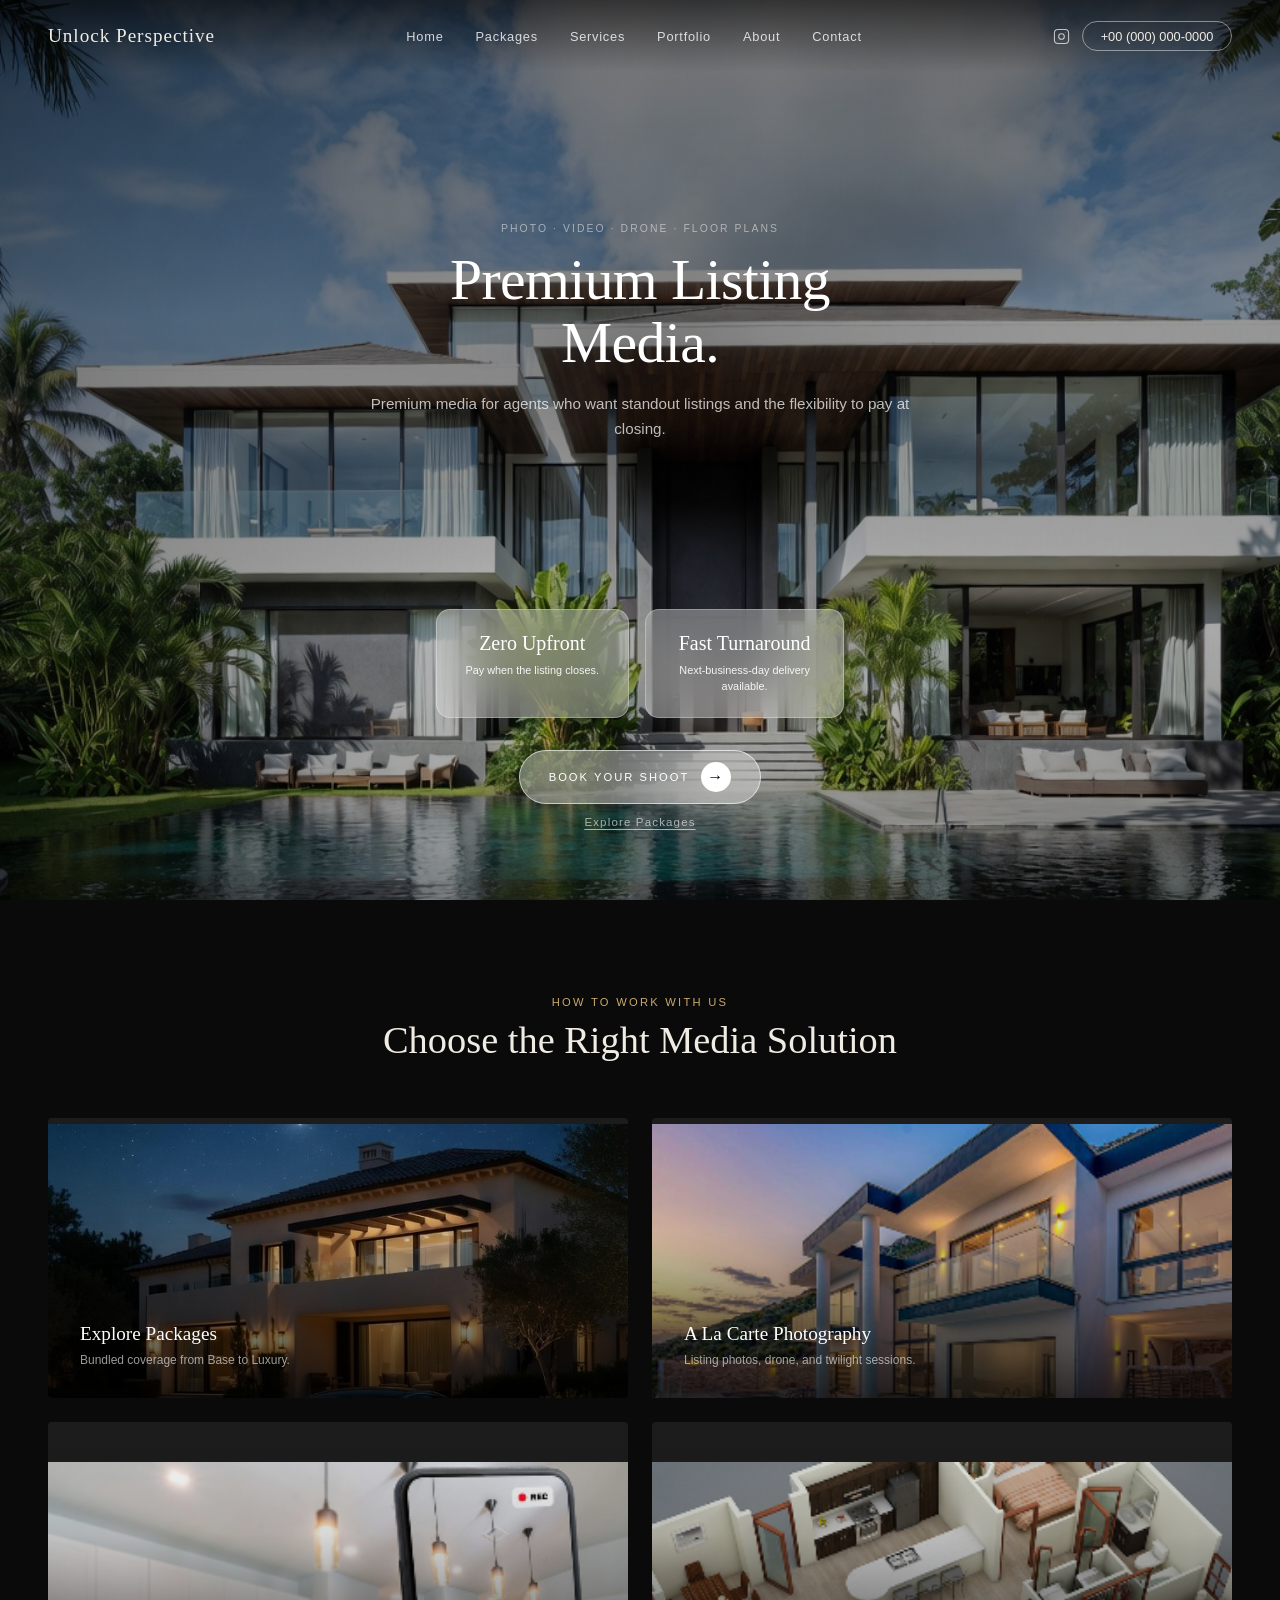
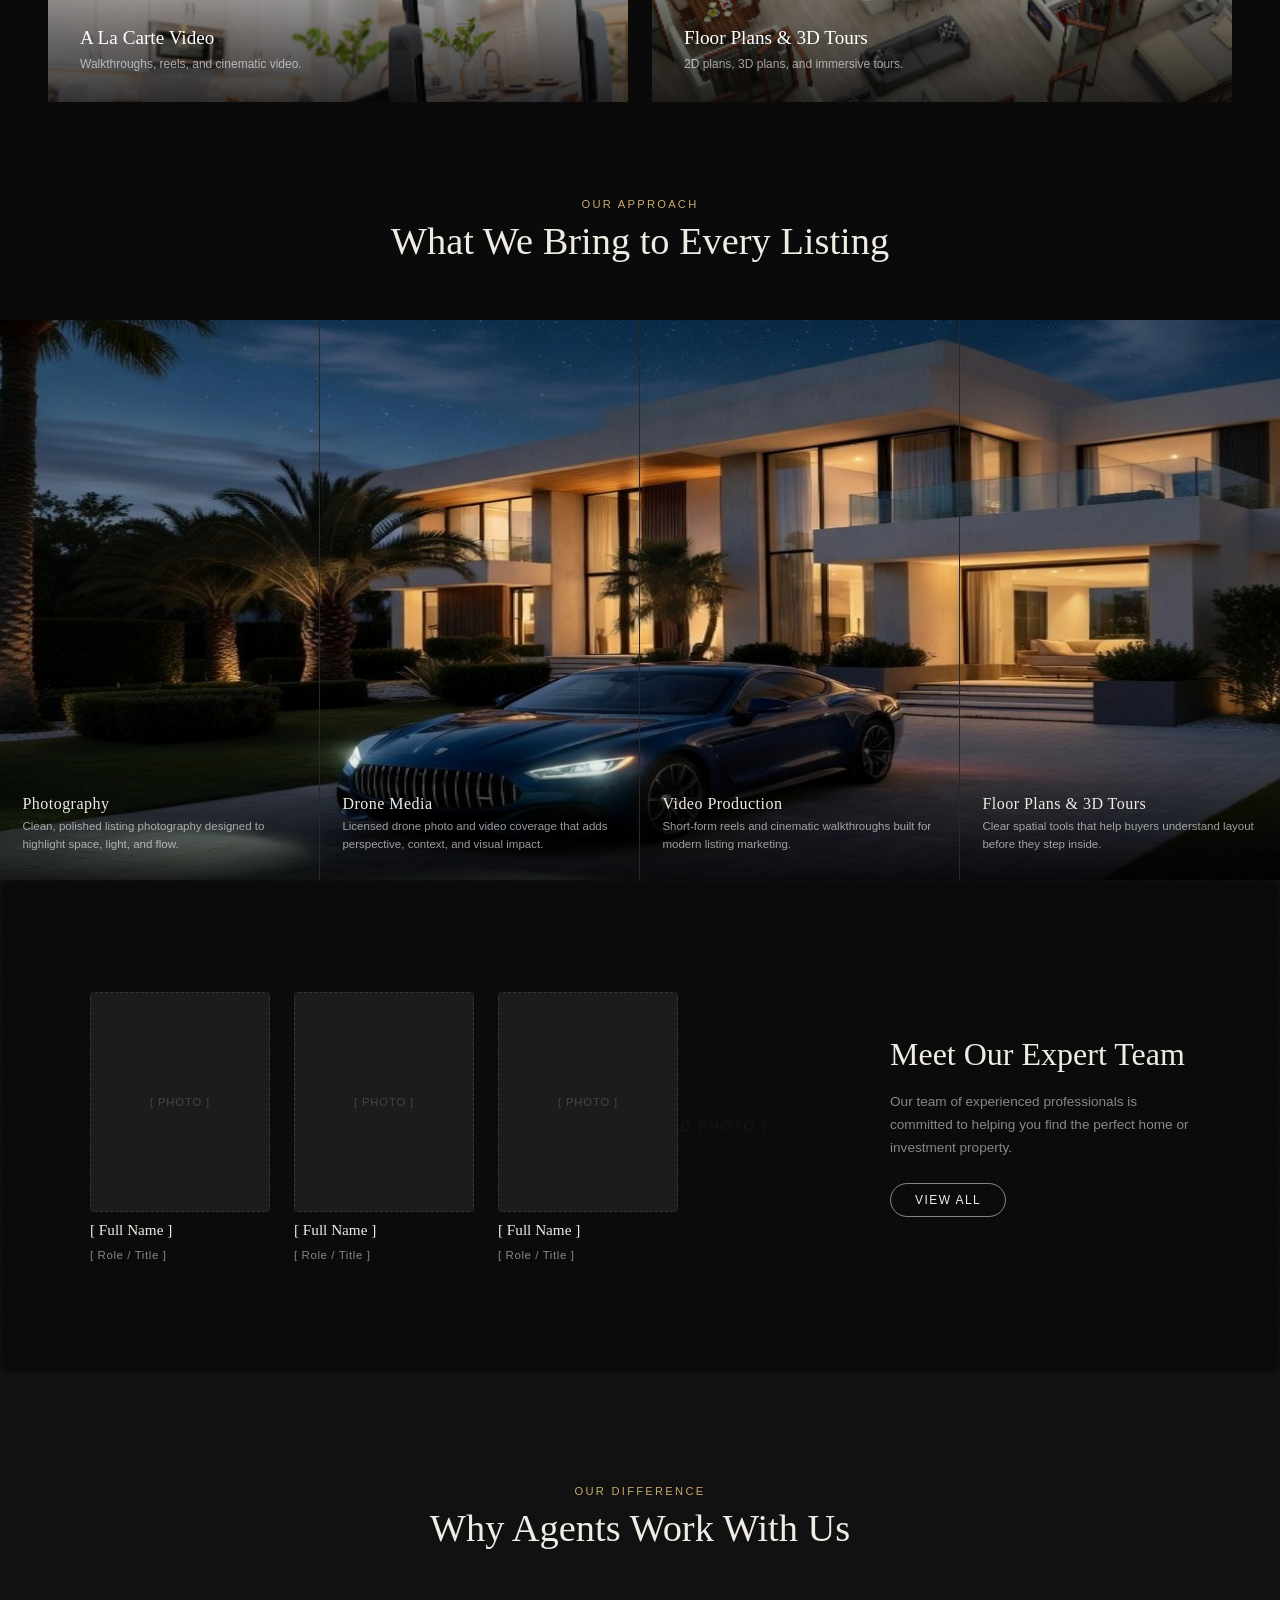
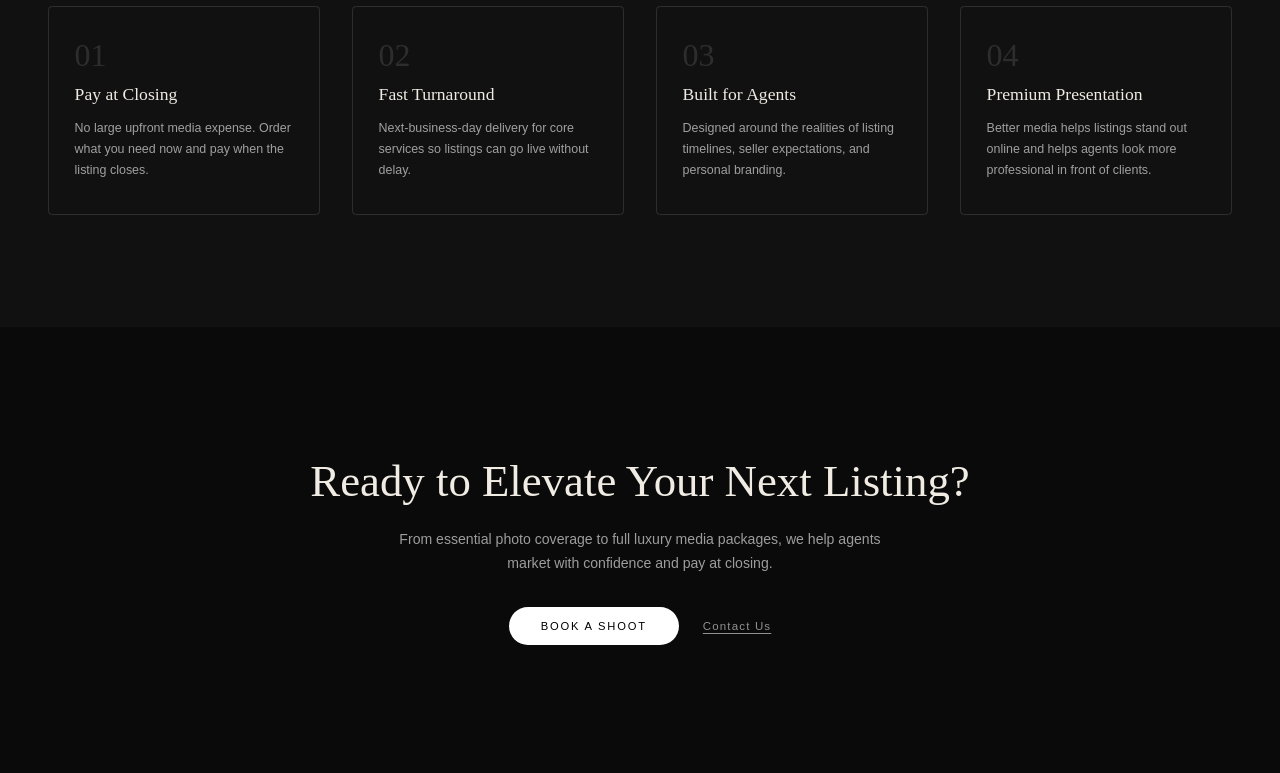
==== commit 135c2b5d: "added 2 more sections" ====
--- a/index.html
+++ b/index.html
@@ -309,6 +309,58 @@
     </div>
   </section>
 
+  <!-- ─────────────────────────────────────────────
+       SECTION 5 · WHY AGENTS CHOOSE US
+  ───────────────────────────────────────────── -->
+  <section class="why-us" id="why-us">
+    <div class="properties-header">
+      <p class="section-tag">OUR DIFFERENCE</p>
+      <h2 class="section-title">Why Agents Work With Us</h2>
+    </div>
+
+    <div class="why-grid">
+
+      <div class="why-card">
+        <span class="why-num">01</span>
+        <h3 class="why-title">Pay at Closing</h3>
+        <p class="why-desc">No large upfront media expense. Order what you need now and pay when the listing closes.</p>
+      </div>
+
+      <div class="why-card">
+        <span class="why-num">02</span>
+        <h3 class="why-title">Fast Turnaround</h3>
+        <p class="why-desc">Next-business-day delivery for core services so listings can go live without delay.</p>
+      </div>
+
+      <div class="why-card">
+        <span class="why-num">03</span>
+        <h3 class="why-title">Built for Agents</h3>
+        <p class="why-desc">Designed around the realities of listing timelines, seller expectations, and personal branding.</p>
+      </div>
+
+      <div class="why-card">
+        <span class="why-num">04</span>
+        <h3 class="why-title">Premium Presentation</h3>
+        <p class="why-desc">Better media helps listings stand out online and helps agents look more professional in front of clients.</p>
+      </div>
+
+    </div>
+  </section>
+
+
+  <!-- ─────────────────────────────────────────────
+       SECTION 6 · FINAL CTA
+  ───────────────────────────────────────────── -->
+  <section class="final-cta" id="contact">
+    <h2 class="final-cta-title">Ready to Elevate Your Next Listing?</h2>
+    <p class="final-cta-sub">From essential photo coverage to full luxury media packages, we help agents market with confidence and pay at closing.</p>
+    <div class="final-cta-actions">
+      <a href="#" class="final-cta-btn">Book a Shoot</a>
+      <a href="#" class="final-cta-secondary">Contact Us</a>
+    </div>
+  </section>
+
+
   <script src="main.js"></script>
   <script>
     (function () {
--- a/styles.css
+++ b/styles.css
@@ -695,6 +695,117 @@
 
 
 /* ─────────────────────────────────────────────
+   SECTION 5 · WHY AGENTS CHOOSE US
+───────────────────────────────────────────── */
+.why-us {
+  padding: 7rem 3rem;
+  background: var(--clr-surface);
+}
+
+.why-grid {
+  display: grid;
+  grid-template-columns: repeat(4, 1fr);
+  gap: 2rem;
+  max-width: 1200px;
+  margin: 0 auto;
+}
+
+.why-card {
+  display: flex;
+  flex-direction: column;
+  gap: 0.8rem;
+  padding: 2rem 1.6rem;
+  border: 1px solid var(--clr-border);
+  border-radius: 4px;
+  transition: transform 0.25s ease, box-shadow 0.25s ease;
+}
+.why-card:hover {
+  transform: translateY(-6px);
+  box-shadow: 0 16px 36px rgba(0,0,0,0.4);
+}
+
+.why-num {
+  font-family: var(--font-serif);
+  font-size: 2rem;
+  font-weight: 400;
+  color: rgba(255,255,255,0.12);
+  line-height: 1;
+}
+
+.why-title {
+  font-family: var(--font-serif);
+  font-size: 1.1rem;
+  font-weight: 400;
+}
+
+.why-desc {
+  font-size: 0.78rem;
+  line-height: 1.7;
+  color: rgba(255,255,255,0.6);
+}
+
+
+/* ─────────────────────────────────────────────
+   SECTION 6 · FINAL CTA
+───────────────────────────────────────────── */
+.final-cta {
+  padding: 8rem 3rem;
+  background: var(--clr-bg);
+  text-align: center;
+  display: flex;
+  flex-direction: column;
+  align-items: center;
+  gap: 1.2rem;
+}
+
+.final-cta-title {
+  font-family: var(--font-serif);
+  font-size: clamp(1.8rem, 3.5vw, 3rem);
+  font-weight: 400;
+  max-width: 680px;
+  line-height: 1.2;
+}
+
+.final-cta-sub {
+  font-size: 0.88rem;
+  line-height: 1.7;
+  color: rgba(255,255,255,0.6);
+  max-width: 520px;
+  margin-bottom: 0.8rem;
+}
+
+.final-cta-actions {
+  display: flex;
+  align-items: center;
+  gap: 1.5rem;
+  flex-wrap: wrap;
+  justify-content: center;
+}
+
+.final-cta-btn {
+  font-size: 0.7rem;
+  letter-spacing: 0.16em;
+  text-transform: uppercase;
+  background: #fff;
+  color: #000;
+  border-radius: 30px;
+  padding: 0.8rem 2rem;
+  transition: background 0.2s, color 0.2s;
+}
+.final-cta-btn:hover { background: rgba(255,255,255,0.85); }
+
+.final-cta-secondary {
+  font-size: 0.72rem;
+  letter-spacing: 0.1em;
+  color: rgba(255,255,255,0.55);
+  text-decoration: underline;
+  text-underline-offset: 3px;
+  transition: color 0.2s;
+}
+.final-cta-secondary:hover { color: #fff; }
+
+
+/* ─────────────────────────────────────────────
    RESPONSIVE — basic
 ───────────────────────────────────────────── */
 @media (max-width: 900px) {
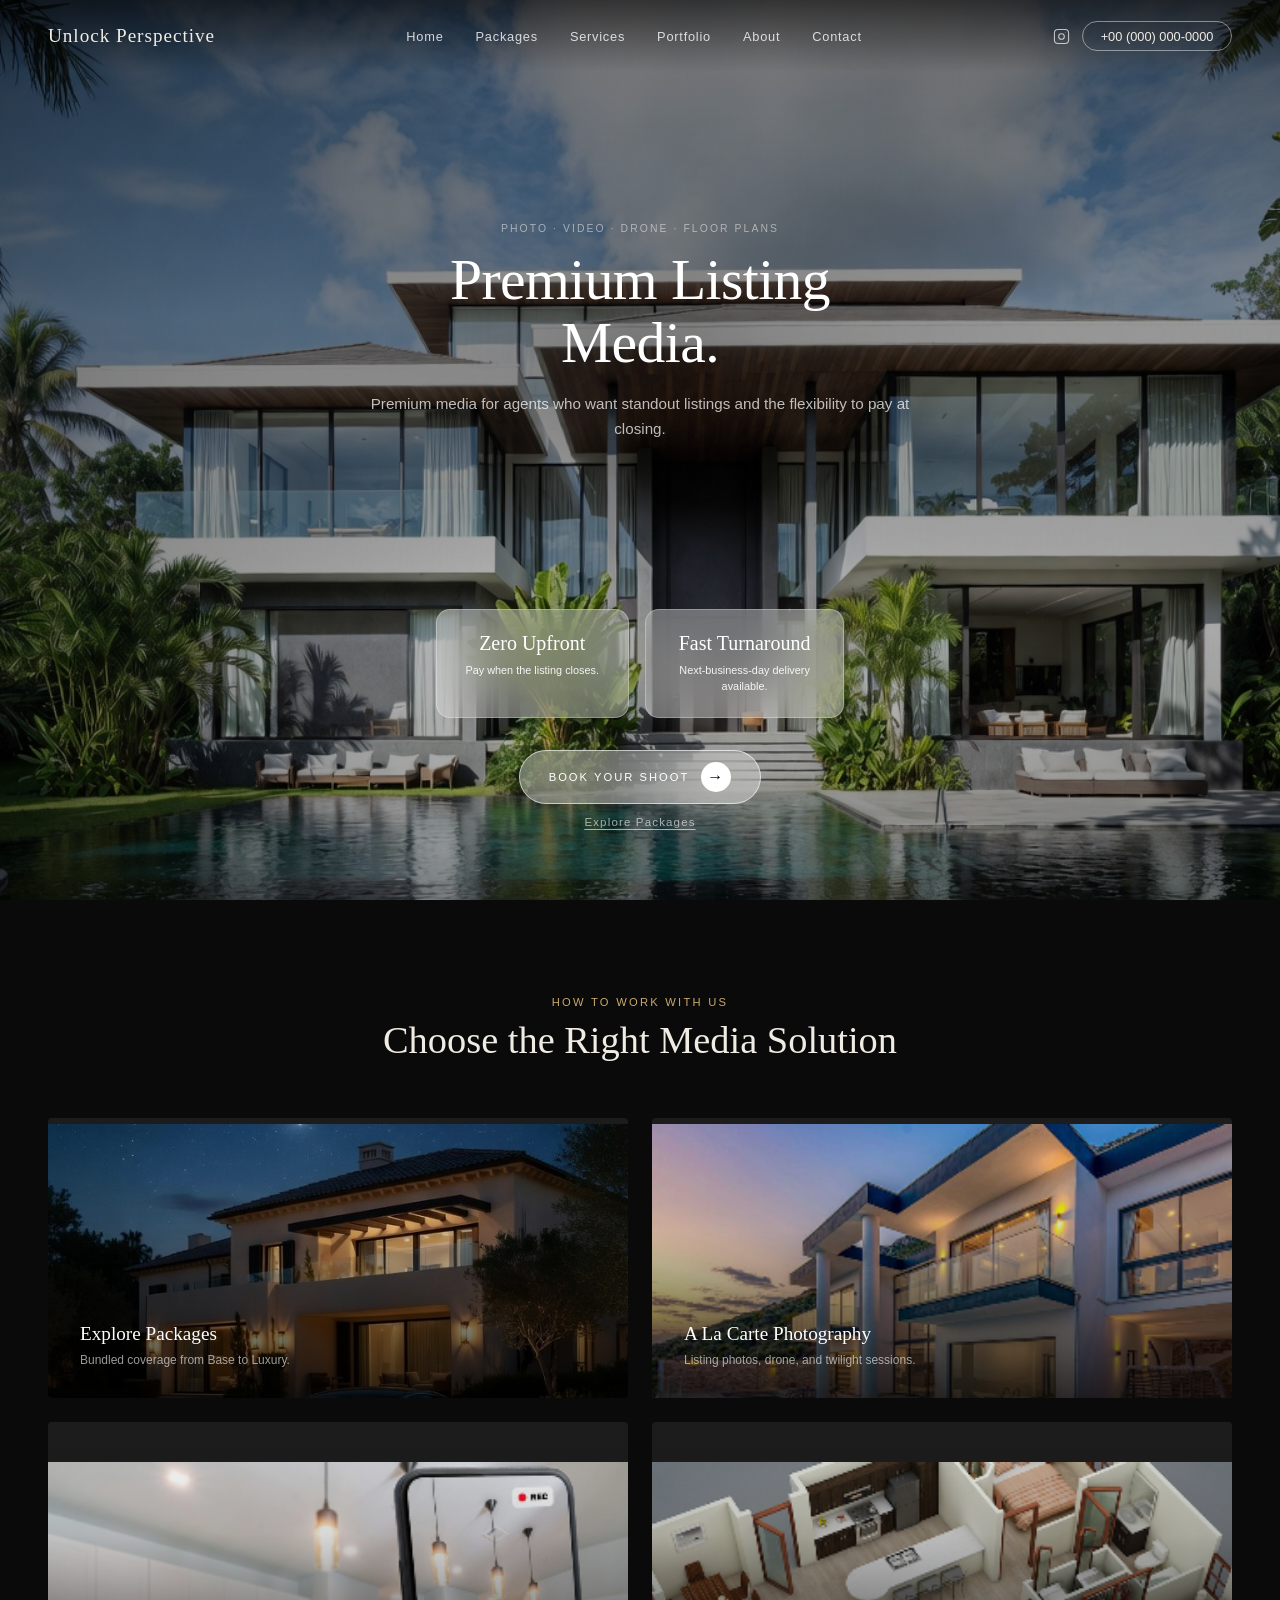
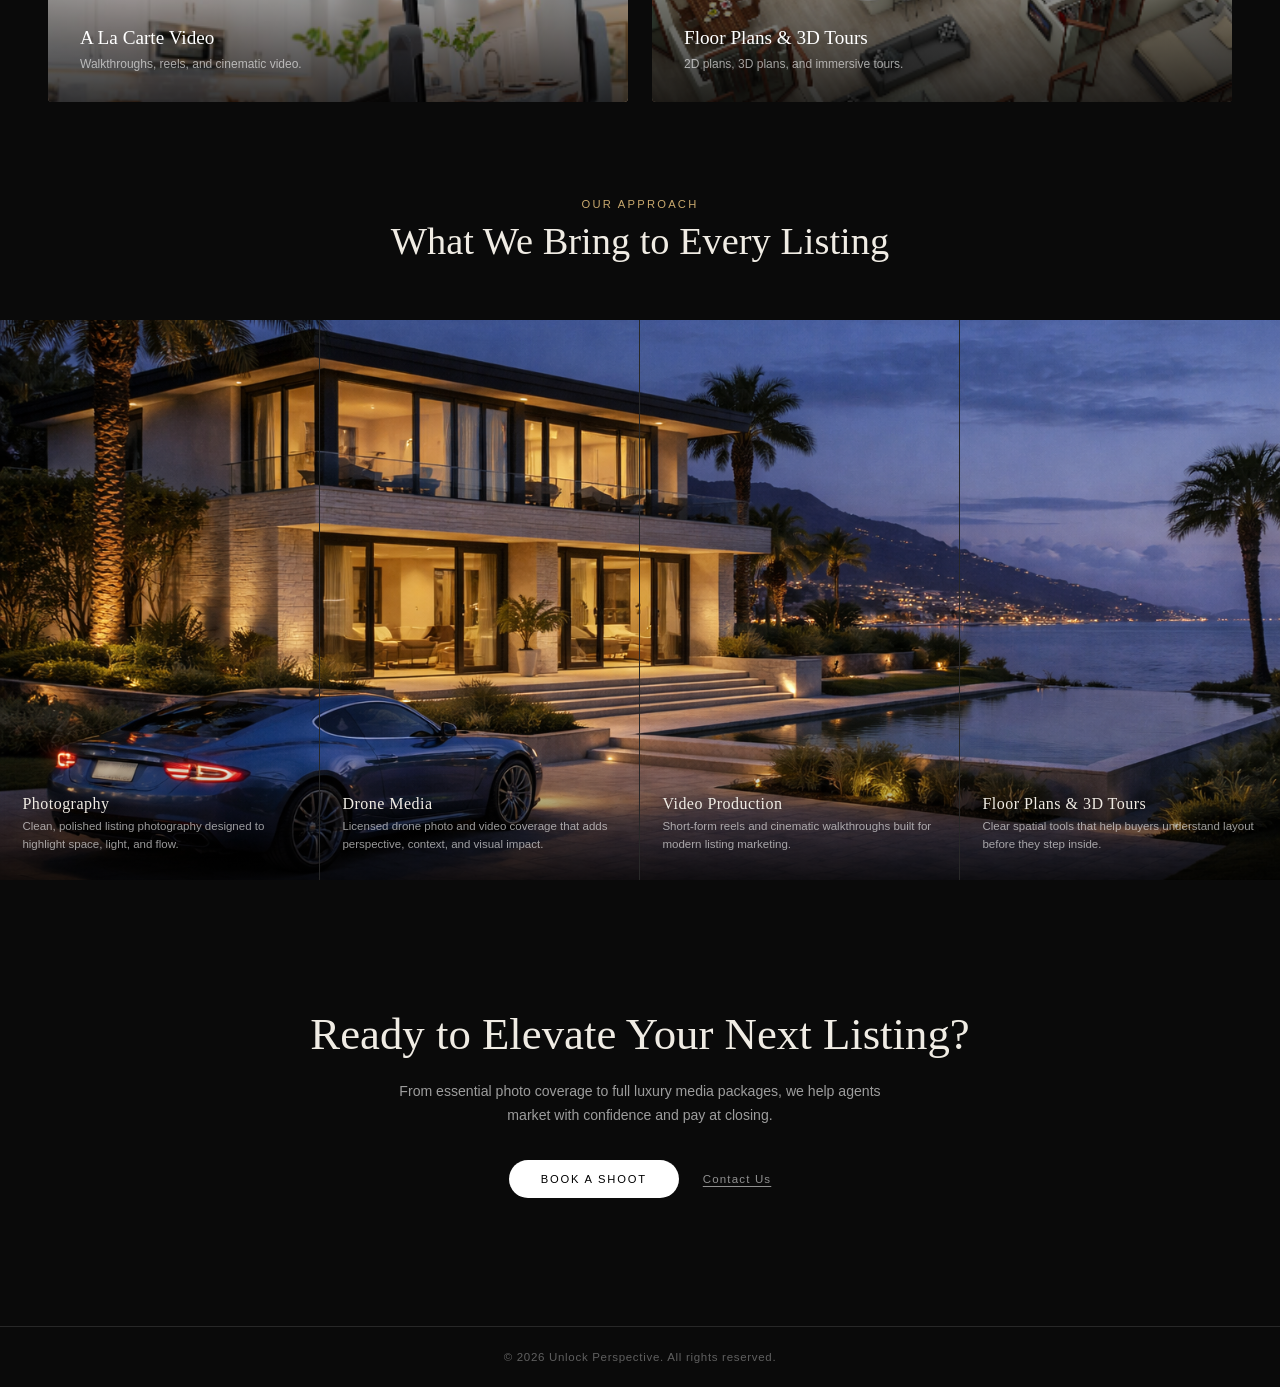
==== commit cb75eaff: "add mobile version" ====
--- a/index.html
+++ b/index.html
@@ -34,6 +34,31 @@
         </a>
         <a href="tel:+00000000000" class="nav-phone">+00 (000) 000-0000</a>
       </div>
+
+      <!-- Hamburger button (mobile only) -->
+      <button class="nav-burger" aria-label="Open menu" aria-expanded="false">
+        <span></span><span></span><span></span>
+      </button>
+
+      <!-- Mobile drawer -->
+      <div class="nav-drawer">
+        <a href="#home"     class="drawer-link">Home</a>
+        <a href="#packages" class="drawer-link">Packages</a>
+        <a href="#services" class="drawer-link">Services</a>
+        <a href="#portfolio" class="drawer-link">Portfolio</a>
+        <a href="#about"    class="drawer-link">About</a>
+        <div class="drawer-footer">
+          <a href="https://www.instagram.com/unlockperspective/reels/?__d=11%2F" target="_blank" class="drawer-insta" aria-label="Instagram">
+            <svg xmlns="http://www.w3.org/2000/svg" width="20" height="20" viewBox="0 0 24 24" fill="none" stroke="currentColor" stroke-width="1.5" stroke-linecap="round" stroke-linejoin="round">
+              <rect x="2" y="2" width="20" height="20" rx="5" ry="5"/>
+              <circle cx="12" cy="12" r="4"/>
+              <circle cx="17.5" cy="6.5" r="0.5" fill="currentColor" stroke="none"/>
+            </svg>
+            Instagram
+          </a>
+          <a href="tel:+00000000000" class="drawer-phone">+00 (000) 000-0000</a>
+        </div>
+      </div>
     </header>
 
     <!-- HERO BG — replace src with your villa photo -->
@@ -360,6 +385,10 @@
     </div>
   </section>
 
+
+  <footer class="site-footer">
+    <p>© 2026 Unlock Perspective. All rights reserved.</p>
+  </footer>
 
   <script src="main.js"></script>
   <script>
--- a/styles.css
+++ b/styles.css
@@ -519,7 +519,7 @@
   inset: 0;
   background-size: 400% 100%;   /* show 1/4 of the wide image */
   background-repeat: no-repeat;
-  background-image: url('photos/split_view/villa3.jpg');
+  background-image: url('photos/split_view/villa3.png');
 }
 
 /* Each front panel reveals its correct horizontal slice of villa3.jpg */
@@ -588,6 +588,7 @@
    SECTION 4 · TEAM
 ───────────────────────────────────────────── */
 .team {
+  display: none;
   position: relative;
   padding: 7rem 3rem;
   background: var(--clr-bg);
@@ -698,8 +699,7 @@
    SECTION 5 · WHY AGENTS CHOOSE US
 ───────────────────────────────────────────── */
 .why-us {
-  padding: 7rem 3rem;
-  background: var(--clr-surface);
+  display: none;
 }
 
 .why-grid {
@@ -806,10 +806,100 @@
 
 
 /* ─────────────────────────────────────────────
+   HAMBURGER + MOBILE DRAWER
+───────────────────────────────────────────── */
+.nav-burger {
+  display: none;
+  flex-direction: column;
+  justify-content: center;
+  gap: 5px;
+  background: none;
+  border: none;
+  cursor: pointer;
+  padding: 4px;
+  z-index: 101;
+}
+.nav-burger span {
+  display: block;
+  width: 22px;
+  height: 1.5px;
+  background: #fff;
+  transition: transform 0.25s ease, opacity 0.25s ease;
+}
+/* X state */
+.nav-burger.is-open span:nth-child(1) { transform: translateY(6.5px) rotate(45deg); }
+.nav-burger.is-open span:nth-child(2) { opacity: 0; }
+.nav-burger.is-open span:nth-child(3) { transform: translateY(-6.5px) rotate(-45deg); }
+
+.nav-drawer {
+  display: none;
+  position: fixed;
+  inset: 0;
+  background: rgba(10,10,10,0.97);
+  backdrop-filter: blur(12px);
+  z-index: 100;
+  flex-direction: column;
+  justify-content: center;
+  align-items: flex-start;
+  padding: 4rem 2.5rem 3rem;
+  gap: 0.2rem;
+}
+.nav-drawer.is-open { display: flex; }
+
+.drawer-link {
+  font-family: var(--font-serif);
+  font-size: clamp(2rem, 6vw, 3rem);
+  font-weight: 400;
+  color: rgba(255,255,255,0.85);
+  line-height: 1.4;
+  transition: color 0.2s;
+}
+.drawer-link:hover { color: #fff; }
+
+.drawer-footer {
+  margin-top: 3rem;
+  display: flex;
+  flex-direction: column;
+  gap: 1rem;
+}
+
+.drawer-insta {
+  display: flex;
+  align-items: center;
+  gap: 0.6rem;
+  font-size: 0.8rem;
+  letter-spacing: 0.08em;
+  color: rgba(255,255,255,0.5);
+  transition: color 0.2s;
+}
+.drawer-insta:hover { color: #fff; }
+
+.drawer-phone {
+  font-size: 0.8rem;
+  letter-spacing: 0.06em;
+  color: rgba(255,255,255,0.5);
+  transition: color 0.2s;
+}
+.drawer-phone:hover { color: #fff; }
+
+
+/* ─────────────────────────────────────────────
    RESPONSIVE — basic
 ───────────────────────────────────────────── */
+.site-footer {
+  padding: 1.5rem 3rem;
+  background: var(--clr-bg);
+  border-top: 1px solid var(--clr-border);
+  text-align: center;
+  font-size: 0.72rem;
+  letter-spacing: 0.06em;
+  color: rgba(255,255,255,0.35);
+}
+
 @media (max-width: 900px) {
   .nav-links { display: none; }
+  .nav-right  { display: none; }
+  .nav-burger { display: flex; }
 
   .hero-content {
     grid-template-columns: 1fr;
@@ -833,25 +923,49 @@
   .svc-card, .svc-card--reverse { flex-direction: column; }
   .svc-card-img { flex: 0 0 200px; }
 
+  /* tap anywhere on card to reveal details */
+  .svc-card.is-active .svc-overlay { background: linear-gradient(to top, rgba(0,0,0,0.88) 0%, rgba(0,0,0,0.55) 100%); }
+  .svc-card.is-active .svc-default { opacity: 0; transform: translateY(6px); pointer-events: none; }
+  .svc-card.is-active .svc-expanded { opacity: 1; transform: translateY(0); }
+
 
   .splitview-strip {
-    grid-template-columns: repeat(2, 1fr);
+    grid-template-columns: 1fr;
     height: auto;
   }
+  /* hide photo backgrounds */
+  .flip-front::before,
+  .flip-back::before { display: none; }
+  /* hide the front face entirely */
+  .flip-front { display: none; }
+  /* make back face always visible, no transform */
   .flip-card {
-    height: 320px;
+    height: auto;
     border-right: none;
     border-bottom: 1px solid rgba(255,255,255,0.12);
   }
-  /* re-map background positions for 2-col layout */
-  .flip-card[data-panel="1"] .flip-front::before,
-  .flip-card[data-panel="1"] .flip-back::before  { background-position: 0%   center; background-size: 200% 100%; }
-  .flip-card[data-panel="2"] .flip-front::before,
-  .flip-card[data-panel="2"] .flip-back::before  { background-position: 100% center; background-size: 200% 100%; }
-  .flip-card[data-panel="3"] .flip-front::before,
-  .flip-card[data-panel="3"] .flip-back::before  { background-position: 0%   center; background-size: 200% 100%; }
-  .flip-card[data-panel="4"] .flip-front::before,
-  .flip-card[data-panel="4"] .flip-back::before  { background-position: 100% center; background-size: 200% 100%; }
+  .flip-inner { transform: none !important; }
+  .flip-back {
+    position: relative;
+    opacity: 1;
+    transform: none;
+    background: var(--clr-surface);
+  }
+  .flip-label--back {
+    position: relative;
+    padding: 2rem 1.5rem;
+    background: none;
+  }
+  .flip-label--back h3 {
+    font-size: 1.1rem;
+    margin-bottom: 0.5rem;
+  }
+  .flip-label--back p {
+    font-size: 0.78rem;
+    line-height: 1.65;
+    color: rgba(255,255,255,0.7);
+    margin-bottom: 1rem;
+  }
 
   .team { padding: 5rem 1.5rem; }
   .team-content { flex-direction: column; gap: 2.5rem; }
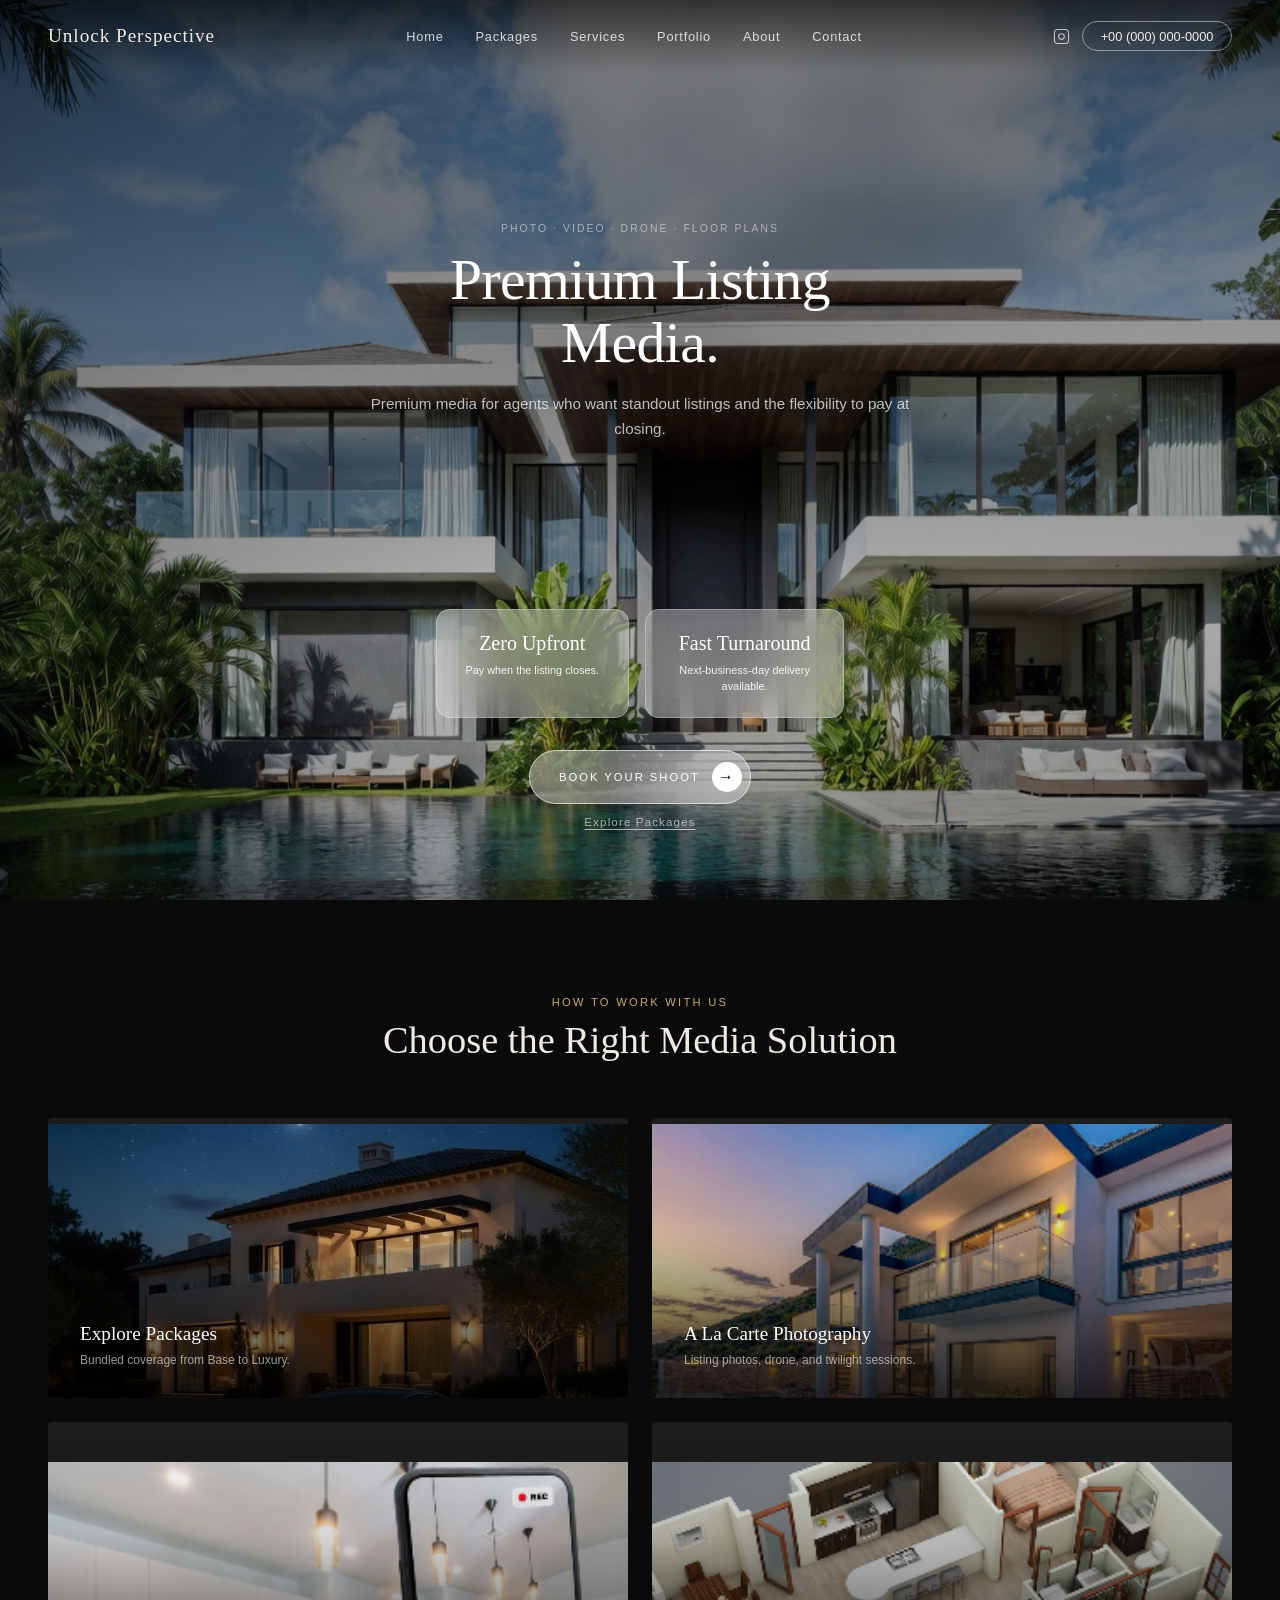
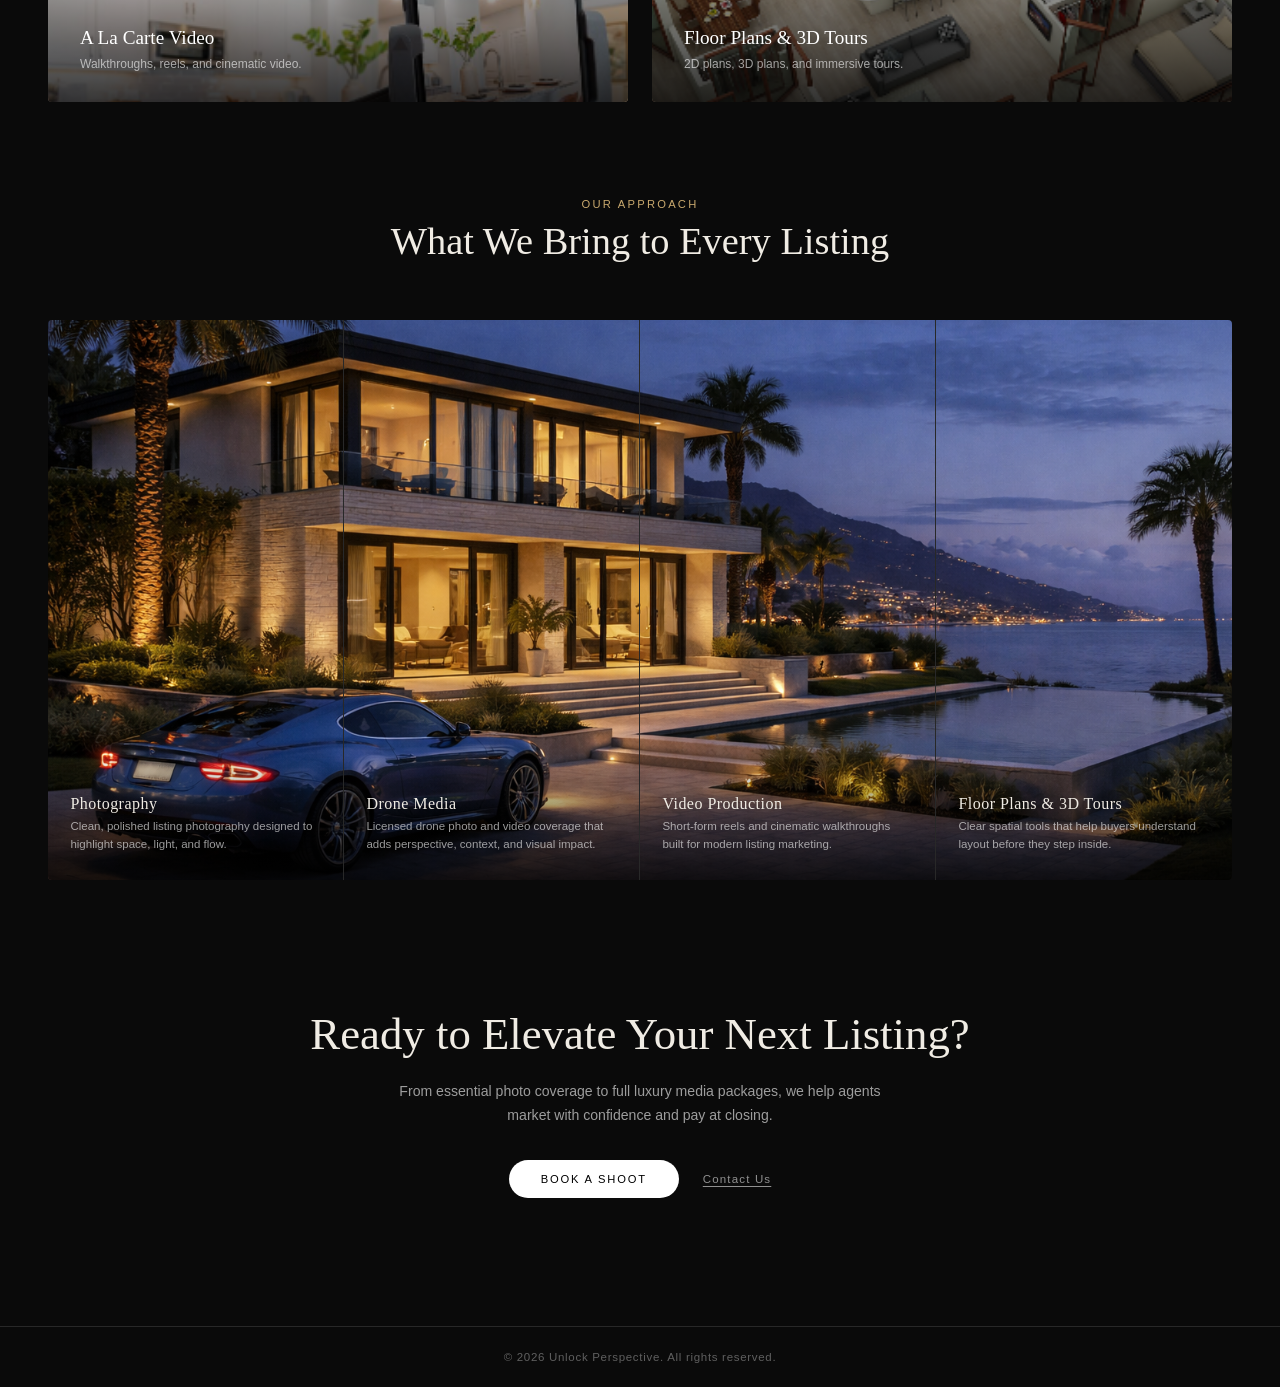
==== commit 7d7b8f95: "removed parallax effect from mobile" ====
--- a/index.html
+++ b/index.html
@@ -213,6 +213,7 @@
             </div>
           </div>
           <div class="flip-back">
+            <img class="flip-mobile-img" src="photos/split_view/panel_photos/panel_1.jpg" alt="Photography" />
             <div class="flip-label flip-label--back">
               <h3>Photography</h3>
               <p>High-quality listing photography crafted to present every property at its best. We capture bright, balanced interior and exterior images with careful composition, professional editing, sky replacements when needed, and fast turnaround.</p>
@@ -232,6 +233,7 @@
             </div>
           </div>
           <div class="flip-back">
+            <img class="flip-mobile-img" src="photos/split_view/panel_photos/panel_2.png" alt="Drone Media" />
             <div class="flip-label flip-label--back">
               <h3>Drone Media</h3>
               <p>Aerial visuals that show more than ground-level photography can capture. We create high-quality aerial photos and video highlighting lot size, setting, views, and neighborhood context. Ideal for helping buyers understand the property at a glance.</p>
@@ -251,6 +253,7 @@
             </div>
           </div>
           <div class="flip-back">
+            <img class="flip-mobile-img" src="photos/split_view/panel_photos/panel_3.png" alt="Video Production" />
             <div class="flip-label flip-label--back">
               <h3>Video Production</h3>
               <p>From walkthrough videos to vertical reels and cinematic listing edits, we create smooth, professionally edited footage showcasing flow, atmosphere, and standout features — tailored to perform across MLS, Instagram, Reels, and TikTok.</p>
@@ -270,6 +273,7 @@
             </div>
           </div>
           <div class="flip-back">
+            <img class="flip-mobile-img" src="photos/split_view/panel_photos/panel_4.jpg" alt="Floor Plans & 3D Tours" />
             <div class="flip-label flip-label--back">
               <h3>Floor Plans & 3D Tours</h3>
               <p>Accurate 2D floor plans with measurements, 3D floor plan options, and immersive virtual tour solutions including Zillow 3D Tours and Matterport — helping buyers better understand the home's layout and creating a more complete online viewing experience.</p>
@@ -393,6 +397,8 @@
   <script src="main.js"></script>
   <script>
     (function () {
+      if (window.matchMedia('(max-width: 768px)').matches) return;
+
       const cards = document.querySelectorAll('.svc-card');
       if (!cards.length) return;
 
--- a/styles.css
+++ b/styles.css
@@ -319,7 +319,7 @@
   gap: 0.75rem;
   border: 1px solid rgba(255,255,255,0.6);
   border-radius: 40px;
-  padding: 0.7rem 1.8rem;
+  padding: 0.7rem 0.5rem 0.7rem 1.8rem;
   font-size: 0.7rem;
   letter-spacing: 0.18em;
   text-transform: uppercase;
@@ -472,15 +472,19 @@
 ───────────────────────────────────────────── */
 .splitview {
   background: var(--clr-bg);
-  padding: 0;            /* strip bleeds edge-to-edge */
-}
-
-/* 4 panels flush side-by-side, full viewport width */
+  padding: 0 3rem;
+}
+
+/* 4 panels constrained to same width as services grid */
 .splitview-strip {
   display: grid;
   grid-template-columns: repeat(4, 1fr);
   height: 560px;
+  max-width: 1200px;
   width: 100%;
+  margin: 0 auto;
+  border-radius: 4px;
+  overflow: hidden;
 }
 
 /* ── Swap Panel ── */
@@ -533,6 +537,11 @@
 .flip-card[data-panel="2"] .flip-back::before { background-image: url('photos/split_view/panel_photos/panel_2.png'); background-size: cover; background-position: center; }
 .flip-card[data-panel="3"] .flip-back::before { background-image: url('photos/split_view/panel_photos/panel_3.png'); background-size: cover; background-position: center; }
 .flip-card[data-panel="4"] .flip-back::before { background-image: url('photos/split_view/panel_photos/panel_4.jpg'); background-size: cover; background-position: center; }
+
+/* Mobile-only photo inside flip-back — hidden on desktop */
+.flip-mobile-img {
+  display: none;
+}
 
 /* Placeholder shown until real image is added */
 .flip-placeholder {
@@ -899,7 +908,7 @@
 @media (max-width: 900px) {
   .nav-links { display: none; }
   .nav-right  { display: none; }
-  .nav-burger { display: flex; }
+  .nav-burger { display: flex; margin-left: auto; }
 
   .hero-content {
     grid-template-columns: 1fr;
@@ -936,6 +945,16 @@
   /* hide photo backgrounds */
   .flip-front::before,
   .flip-back::before { display: none; }
+
+  /* show inline photo below the text */
+  .flip-mobile-img {
+    display: block;
+    width: 100%;
+    height: 220px;
+    object-fit: cover;
+    order: 1;
+  }
+  .flip-label--back { order: 0; }
   /* hide the front face entirely */
   .flip-front { display: none; }
   /* make back face always visible, no transform */
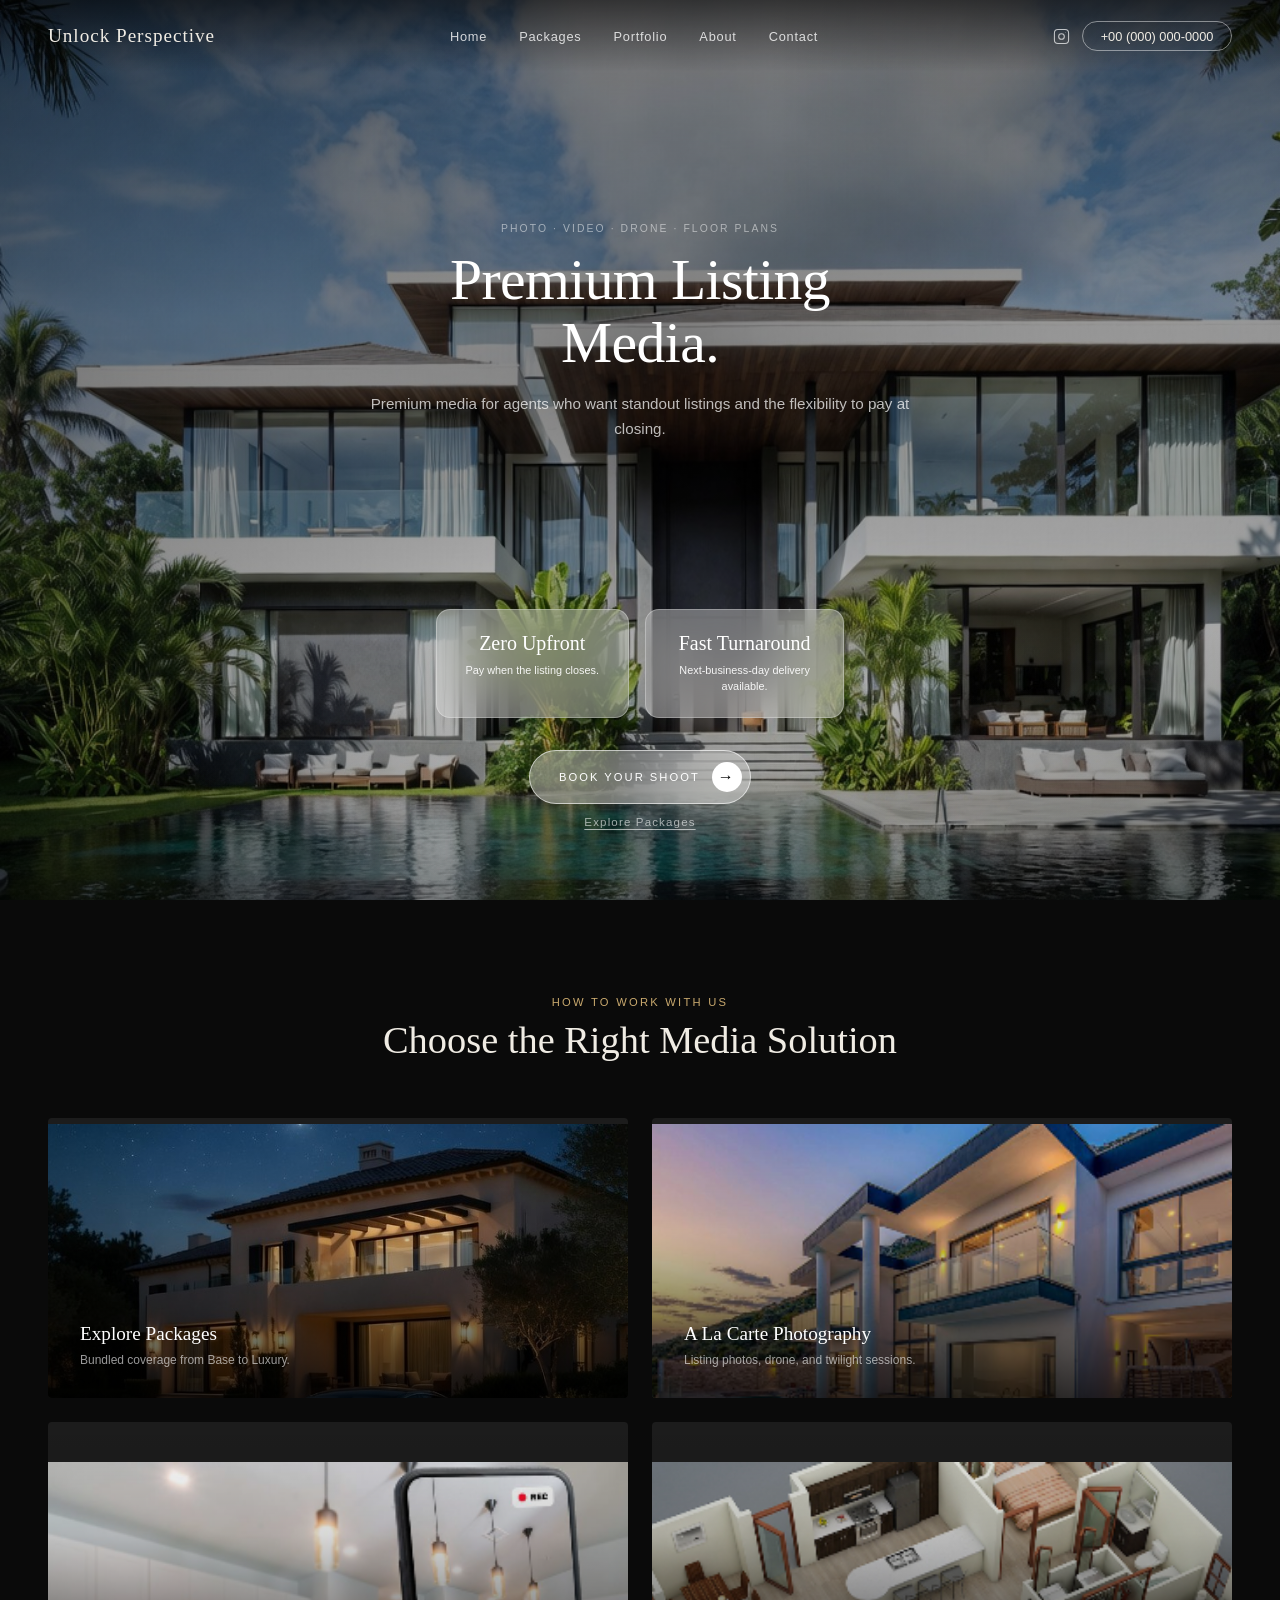
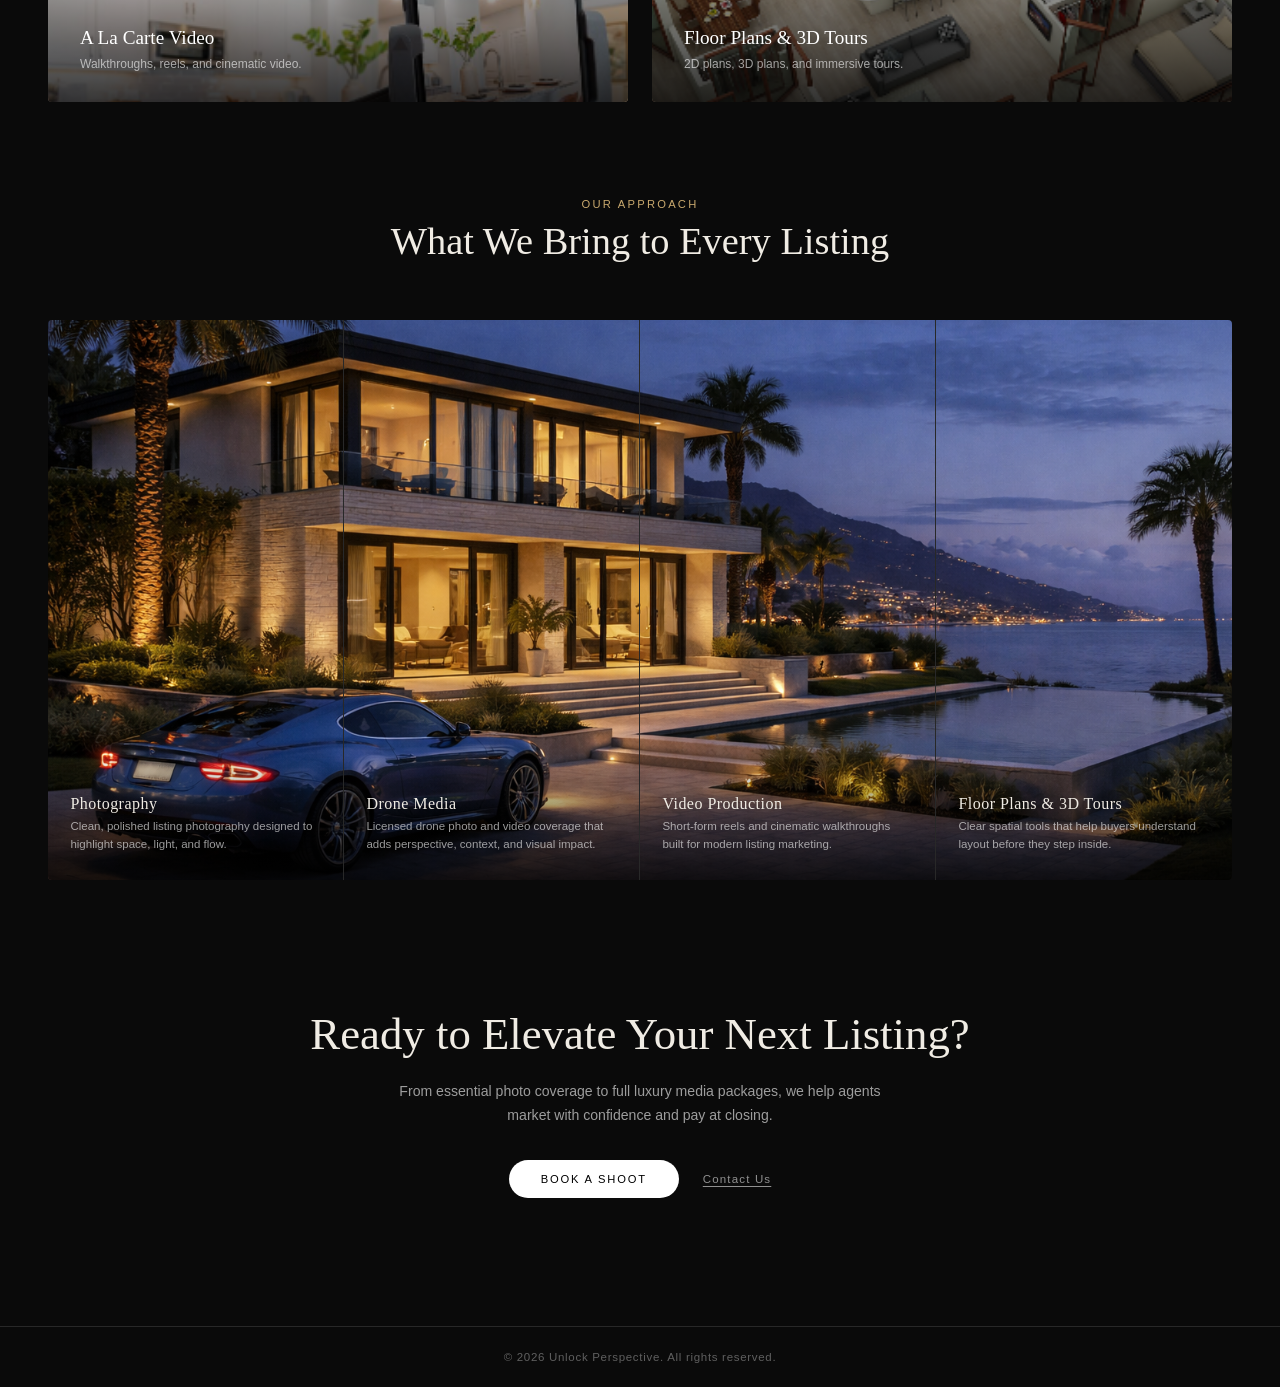
==== commit e023ce7e: "added portfolio page" ====
--- a/index.html
+++ b/index.html
@@ -19,9 +19,8 @@
       <nav class="nav-links">
         <a href="#home">Home</a>
         <a href="#packages">Packages</a>
-        <a href="#services">Services</a>
-        <a href="#portfolio">Portfolio</a>
-        <a href="#about">About</a>
+        <a href="portfolio.html">Portfolio</a>
+        <a href="about.html">About</a>
         <a href="#contact">Contact</a>
       </nav>
       <div class="nav-right">
@@ -44,9 +43,8 @@
       <div class="nav-drawer">
         <a href="#home"     class="drawer-link">Home</a>
         <a href="#packages" class="drawer-link">Packages</a>
-        <a href="#services" class="drawer-link">Services</a>
-        <a href="#portfolio" class="drawer-link">Portfolio</a>
-        <a href="#about"    class="drawer-link">About</a>
+        <a href="portfolio.html" class="drawer-link">Portfolio</a>
+        <a href="about.html" class="drawer-link">About</a>
         <div class="drawer-footer">
           <a href="https://www.instagram.com/unlockperspective/reels/?__d=11%2F" target="_blank" class="drawer-insta" aria-label="Instagram">
             <svg xmlns="http://www.w3.org/2000/svg" width="20" height="20" viewBox="0 0 24 24" fill="none" stroke="currentColor" stroke-width="1.5" stroke-linecap="round" stroke-linejoin="round">
--- a/styles.css
+++ b/styles.css
@@ -20,6 +20,20 @@
 }
 
 html { scroll-behavior: smooth; }
+
+/* ── Page transition fade ── */
+@keyframes pageFadeIn {
+  from { opacity: 0; }
+  to   { opacity: 1; }
+}
+body {
+  animation: pageFadeIn 0.18s ease forwards;
+}
+body.is-leaving {
+  opacity: 0;
+  transition: opacity 0.18s ease;
+  animation: none;
+}
 
 body {
   background: var(--clr-bg);
